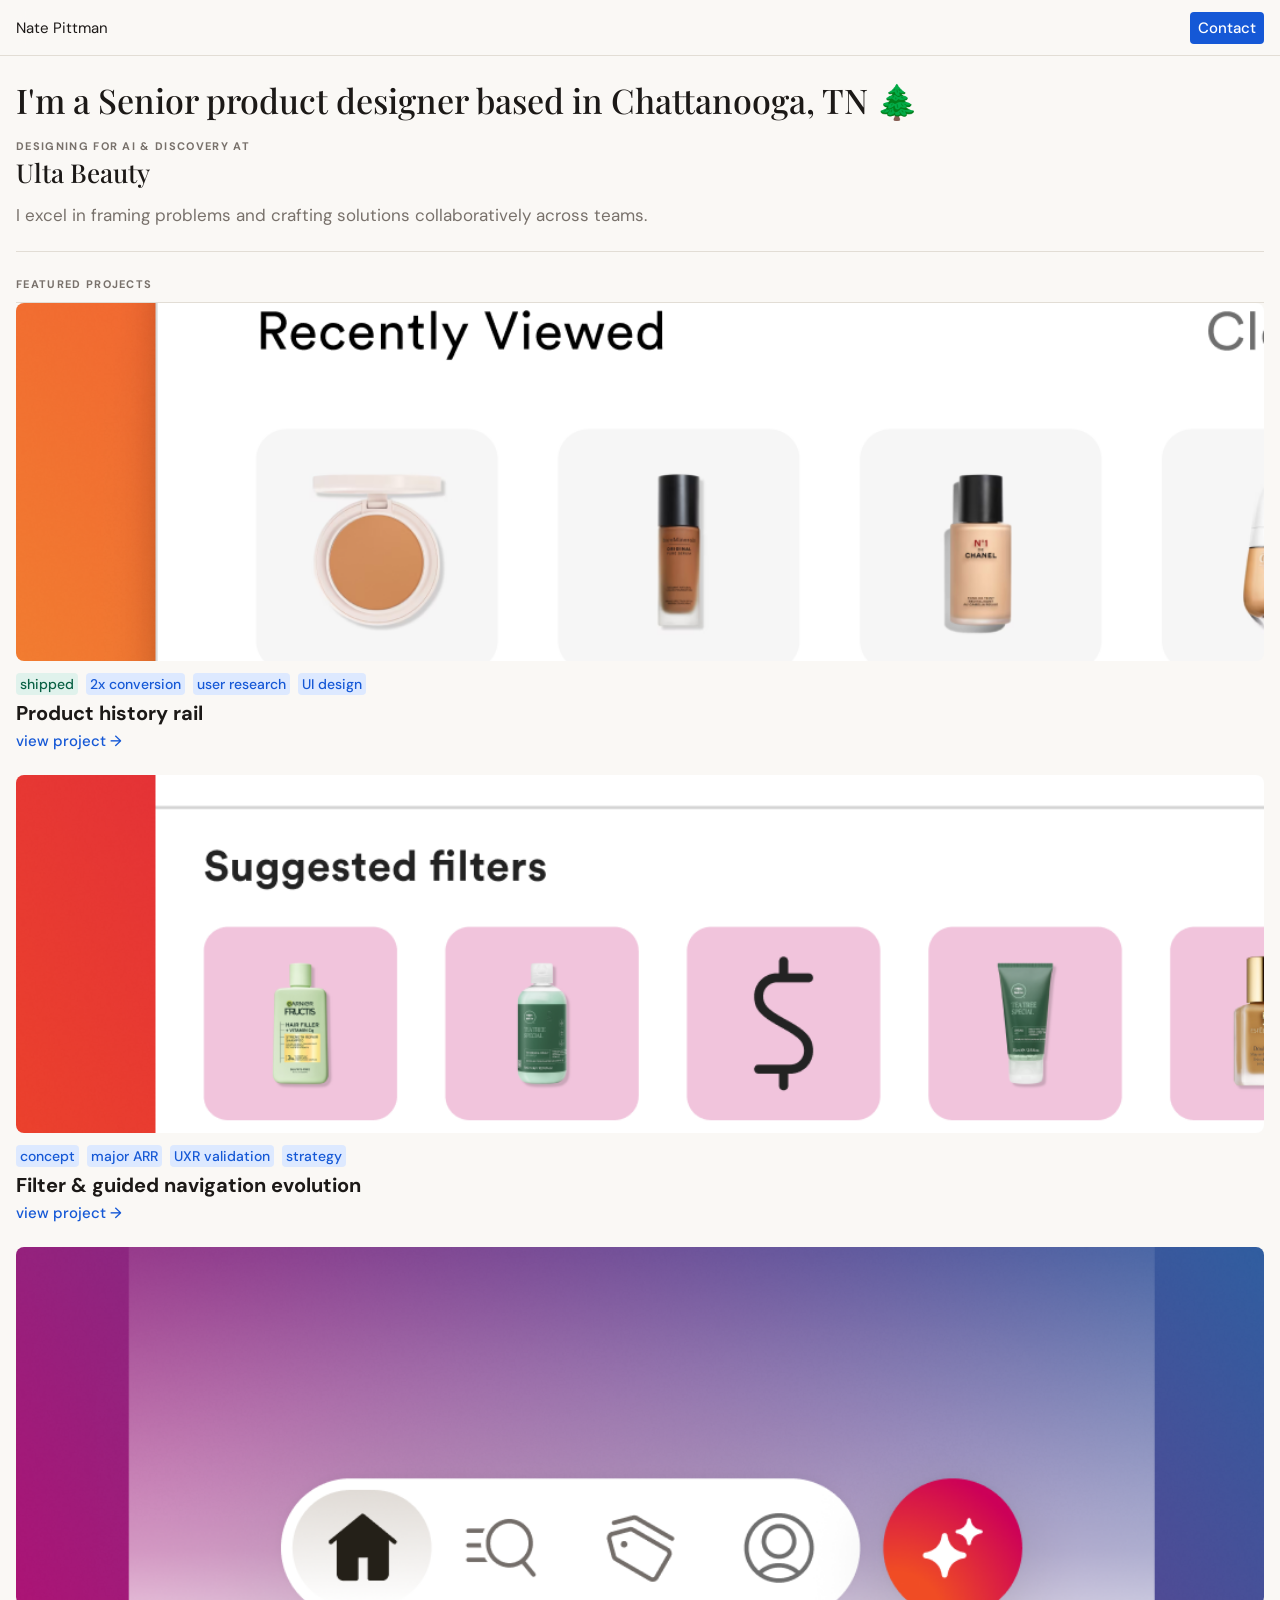
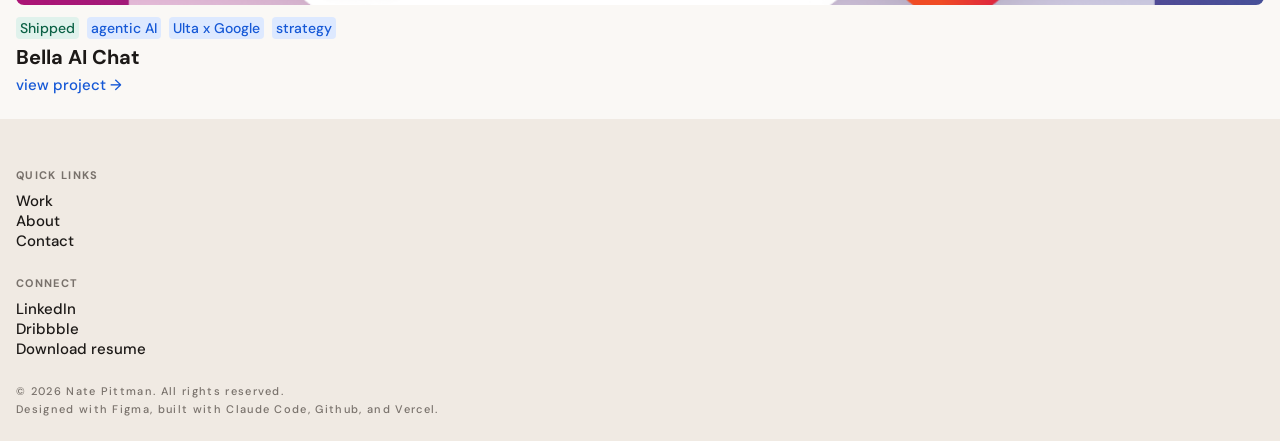
==== index.html @ afb9f7f4 "Update tag copy on all three project cards to match Figma Co-Authored-By: Claude Sonnet 4.6 <noreply" ====
<!DOCTYPE html>
<html lang="en">
<head>
  <meta charset="UTF-8" />
  <meta name="viewport" content="width=device-width, initial-scale=1.0" />
  <title>Nate Pittman — Product Designer</title>
  <link rel="stylesheet" href="css/style.css" />
</head>
<body>

  <!-- Navigation — fixed to top of screen, stays visible while scrolling -->
  <nav class="nav">
    <span class="nav-wordmark">Nate Pittman</span>
    <a href="#contact" class="btn-primary">Contact</a>
  </nav>

  <!-- Main content lives here — padding-top in CSS pushes it below the fixed nav -->
  <main class="main">

    <!-- Hero section — headline, workplace context, bio, and divider -->
    <section class="hero">
      <div class="hero-copy">

        <div class="hero-header">
          <h1 class="hero-heading">I'm a Senior product designer based in Chattanooga, TN 🌲</h1>

          <!-- Workplace context: eyebrow label + Ulta Beauty as a large link -->
          <div class="hero-workplace">
            <p class="grid-eyebrow">Designing for AI &amp; Discovery at</p>
            <a href="https://www.ulta.com" class="hero-company-link" target="_blank" rel="noopener">Ulta Beauty</a>
          </div>
        </div>

        <p class="hero-bio">I excel in framing problems and crafting solutions collaboratively across teams.</p>

      </div>

      <!-- Thin horizontal rule that separates the hero from the project grid -->
      <div class="hero-divider"></div>
    </section>

    <!-- Project grid — featured case studies -->
    <section class="grid-section">
      <p class="grid-eyebrow">Featured Projects</p>

      <div class="project-grid">

        <!-- Card 1: Product browsing history rail -->
        <article class="card-project">
          <div class="card-image">
            <img src="assets/images/thumbnail-project1.png" alt="Product history rail" />
          </div>
          <div class="card-details">
            <div class="tag-rail">
              <span class="tag tag-success">shipped</span>
              <span class="tag tag-accent">2x conversion</span>
              <span class="tag tag-accent">user research</span>
              <span class="tag tag-accent">UI design</span>
            </div>
            <p class="card-title">Product history rail</p>
            <a href="#" class="btn-tertiary">view project →</a>
          </div>
        </article>

        <!-- Card 2: Filter & guided navigation evolution -->
        <article class="card-project">
          <div class="card-image">
            <img src="assets/images/thumbnail-project2.png" alt="Filter and guided navigation evolution" />
          </div>
          <div class="card-details">
            <div class="tag-rail">
              <span class="tag tag-accent">concept</span>
              <span class="tag tag-accent">major ARR</span>
              <span class="tag tag-accent">UXR validation</span>
              <span class="tag tag-accent">strategy</span>
            </div>
            <p class="card-title">Filter &amp; guided navigation evolution</p>
            <a href="#" class="btn-tertiary">view project →</a>
          </div>
        </article>

        <!-- Card 3: Bella AI Chat -->
        <article class="card-project">
          <div class="card-image">
            <img src="assets/images/thumbnail-project3.png" alt="Bella AI Chat" />
          </div>
          <div class="card-details">
            <div class="tag-rail">
              <span class="tag tag-success">Shipped</span>
              <span class="tag tag-accent">agentic AI</span>
              <span class="tag tag-accent">Ulta x Google</span>
              <span class="tag tag-accent">strategy</span>
            </div>
            <p class="card-title">Bella AI Chat</p>
            <a href="#" class="btn-tertiary">view project →</a>
          </div>
        </article>

      </div>
    </section>

    <!-- Footer -->
    <footer class="footer">

      <!-- Quick Links -->
      <div class="footer-section">
        <p class="grid-eyebrow">Quick Links</p>
        <nav class="footer-links">
          <a href="#" class="footer-link">Work</a>
          <a href="#" class="footer-link">About</a>
          <a href="#" class="footer-link">Contact</a>
        </nav>
      </div>

      <!-- Connect / Social -->
      <div class="footer-section">
        <p class="grid-eyebrow">Connect</p>
        <nav class="footer-links">
          <a href="#" class="footer-link">LinkedIn</a>
          <a href="#" class="footer-link">Dribbble</a>
          <a href="#" class="footer-link">Download resume</a>
        </nav>
      </div>

      <!-- Legal -->
      <div class="footer-legal">
        <p>© 2026 Nate Pittman. All rights reserved.</p>
        <p>Designed with Figma, built with Claude Code, Github, and Vercel.</p>
      </div>

    </footer>

  </main>

</body>
</html>
---- css/style.css ----
/* ============================================
   GLOBAL STYLES
   Basic reset and site-wide defaults.
   ============================================ */

@import url('https://fonts.googleapis.com/css2?family=Playfair+Display:wght@500&family=DM+Sans:wght@400;500;700&display=swap');
@import 'tokens.css';

/* --- Reset --- */
*, *::before, *::after {
  box-sizing: border-box;
  margin: 0;
  padding: 0;
}

/* --- Base --- */
html {
  font-size: 16px;
}

body {
  background-color: var(--color-background);
  color: var(--color-text);
  font-family: var(--font-body);
  font-size: var(--text-body);
  font-weight: var(--weight-regular);
  line-height: 1.6;
  -webkit-font-smoothing: antialiased;
}

img {
  display: block;
  max-width: 100%;
}

a {
  color: var(--color-accent);
  text-decoration: none;
}

a:hover {
  text-decoration: underline;
}


/* =====================
   LAYOUT
   ===================== */

/* Pushes all page content below the fixed nav so nothing hides underneath it */
.main {
  padding-top: 56px;
}


/* =====================
   NAVIGATION
   ===================== */

.nav {
  position: fixed;        /* stays at top of screen as you scroll */
  top: 0;
  left: 0;
  right: 0;
  height: 56px;
  display: flex;
  align-items: center;
  justify-content: space-between;
  padding: 10px 16px;
  background-color: rgba(250, 248, 245, 0.80); /* semi-transparent warm off-white — creates the glass base */
  backdrop-filter: blur(12px);               /* blurs content scrolling behind the nav */
  -webkit-backdrop-filter: blur(12px);       /* same blur, required for Safari */
  border-bottom: 1px solid var(--color-border);
  z-index: 100;           /* sits above all other content */
}

/* The "Nate Pittman" name on the left */
.nav-wordmark {
  font-family: var(--font-body);
  font-size: var(--text-body);      /* 15px */
  font-weight: var(--weight-regular);
  line-height: 20px;
  color: var(--color-text);
  white-space: nowrap;
}


/* =====================
   BUTTONS
   ===================== */

/* Filled blue button — used in nav and anywhere else later */
.btn-primary {
  display: inline-flex;
  align-items: center;
  justify-content: center;
  background-color: var(--color-accent);
  color: var(--color-text-inverted);
  font-family: var(--font-body);
  font-size: var(--text-button);    /* 15px */
  font-weight: var(--weight-medium);
  line-height: 20px;
  padding: 6px 8px;
  border-radius: 4px;
  text-decoration: none;
  white-space: nowrap;
}

.btn-primary:hover {
  opacity: 0.88;
  text-decoration: none;
}

/* Text link button — "view project →" */
.btn-tertiary {
  display: inline-flex;
  align-items: center;
  width: fit-content;               /* hugs the text, doesn't stretch full width */
  font-family: var(--font-body);
  font-size: var(--text-button);    /* 15px */
  font-weight: var(--weight-medium);
  line-height: 20px;
  color: var(--color-accent);
  text-decoration: none;
  white-space: nowrap;
}

.btn-tertiary:hover {
  background-color: var(--color-accent);
  color: var(--color-text-inverted);
  border-radius: 2px;
  text-decoration: none;
}


/* =====================
   TAGS
   ===================== */

/* Base tag style — reused in hero and project cards */
.tag {
  display: inline-flex;
  align-items: center;
  width: fit-content;               /* hugs the text — prevents stretching in flex containers */
  padding: 3px 4px;
  border-radius: 4px;
  font-family: var(--font-body);
  font-size: var(--text-tag);       /* 12px */
  font-weight: var(--weight-medium);
  line-height: 16px;
  white-space: nowrap;
}

.tag-success {
  background-color: var(--color-success-light);
  color: var(--color-success);
}

.tag-accent {
  background-color: var(--color-accent-light);
  color: var(--color-accent);
}


/* =====================
   HERO
   ===================== */

.hero {
  display: flex;
  flex-direction: column;
  gap: 24px;
  padding: 24px 16px 0;
}

.hero-copy {
  display: flex;
  flex-direction: column;
  gap: 16px;
}

/* Groups the H1 and the workplace element, with gap between them */
.hero-header {
  display: flex;
  flex-direction: column;
  gap: 18px;
}

/* Main headline */
.hero-heading {
  font-family: var(--font-display);
  font-size: var(--text-h1);        /* 34px */
  font-weight: var(--weight-medium);
  line-height: 40px;
  color: var(--color-text);
}

/* Groups the green tag + Ulta Beauty link */
.hero-workplace {
  display: flex;
  flex-direction: column;
  gap: 4px;
}

/* "Ulta Beauty" — large Playfair link, same hover pattern as before */
.hero-company-link {
  display: block;
  width: fit-content;               /* hugs text so hover bg doesn't stretch full width */
  font-family: var(--font-display);
  font-size: var(--text-h2);        /* 26px */
  font-weight: var(--weight-medium);
  line-height: 30px;
  color: var(--color-text);
  text-decoration: none;
}

.hero-company-link:hover {
  background-color: var(--color-accent);
  color: var(--color-text-inverted);
  border-radius: 2px;
  text-decoration: none;
}

/* Subtitle / bio text */
.hero-bio {
  font-family: var(--font-body);
  font-size: var(--text-body-lg);   /* 17px */
  font-weight: var(--weight-regular);
  line-height: 23px;
  color: var(--color-text-muted);
}

/* =====================
   FOOTER
   ===================== */

.footer {
  display: flex;
  flex-direction: column;
  gap: 24px;
  padding: 48px 16px 24px;          /* extra top padding gives it breathing room from the grid */
  background-color: var(--color-sheet);
}

/* Each labelled group (Quick Links, Connect) */
.footer-section {
  display: flex;
  flex-direction: column;
  gap: 4px;
}

/* The list of links inside each section */
.footer-links {
  display: flex;
  flex-direction: column;
  padding-top: 4px;
}

/* Individual footer link — dark text, not accent blue */
.footer-link {
  display: inline-flex;
  width: fit-content;
  font-family: var(--font-body);
  font-size: var(--text-button);    /* 15px */
  font-weight: var(--weight-medium);
  line-height: 20px;
  color: var(--color-text);
  text-decoration: none;
}

.footer-link:hover {
  background-color: var(--color-accent);
  color: var(--color-text-inverted);
  border-radius: 2px;
  text-decoration: none;
}

/* Copyright and credits */
.footer-legal {
  display: flex;
  flex-direction: column;
  gap: 2px;
  font-family: var(--font-body);
  font-size: var(--text-eyebrow);   /* 11px */
  font-weight: var(--weight-medium);
  line-height: 16px;
  letter-spacing: var(--tracking-eyebrow);
  color: var(--color-text-muted);
}


/* Thin line separating hero from the project grid */
.hero-divider {
  height: 1px;
  background-color: var(--color-border);
  width: 100%;
}


/* =====================
   PROJECT GRID
   ===================== */

.grid-section {
  display: flex;
  flex-direction: column;
  gap: 10px;
  padding: 24px 16px;
}

/* Eyebrow label — used in hero workplace and project grid */
.grid-eyebrow {
  font-family: var(--font-body);
  font-size: var(--text-eyebrow);   /* 11px */
  font-weight: var(--weight-bold);
  line-height: 16px;
  letter-spacing: var(--tracking-eyebrow);
  color: var(--color-text-muted);
  text-transform: uppercase;
}

/* Card list — separated from eyebrow by a top border line */
.project-grid {
  display: flex;
  flex-direction: column;
  gap: 24px;
  border-top: 1px solid var(--color-border);
}

/* Individual project card */
.card-project {
  display: flex;
  flex-direction: column;
  gap: 12px;
}

/* Thumbnail image — fixed height, fills full width */
.card-image {
  height: 358px;
  width: 100%;
  overflow: hidden;
  border-radius: 8px;
}

.card-image img {
  width: 100%;
  height: 100%;
  object-fit: cover;
}

/* Text content below the image */
.card-details {
  display: flex;
  flex-direction: column;
  gap: 6px;
}

/* Horizontal row of tags — wraps to second line if needed */
.tag-rail {
  display: flex;
  flex-wrap: wrap;
  gap: 8px;
}

/* Project title */
.card-title {
  font-family: var(--font-body);
  font-size: var(--text-h3);        /* 20px */
  font-weight: var(--weight-bold);
  line-height: 24px;
  color: var(--color-text);
}
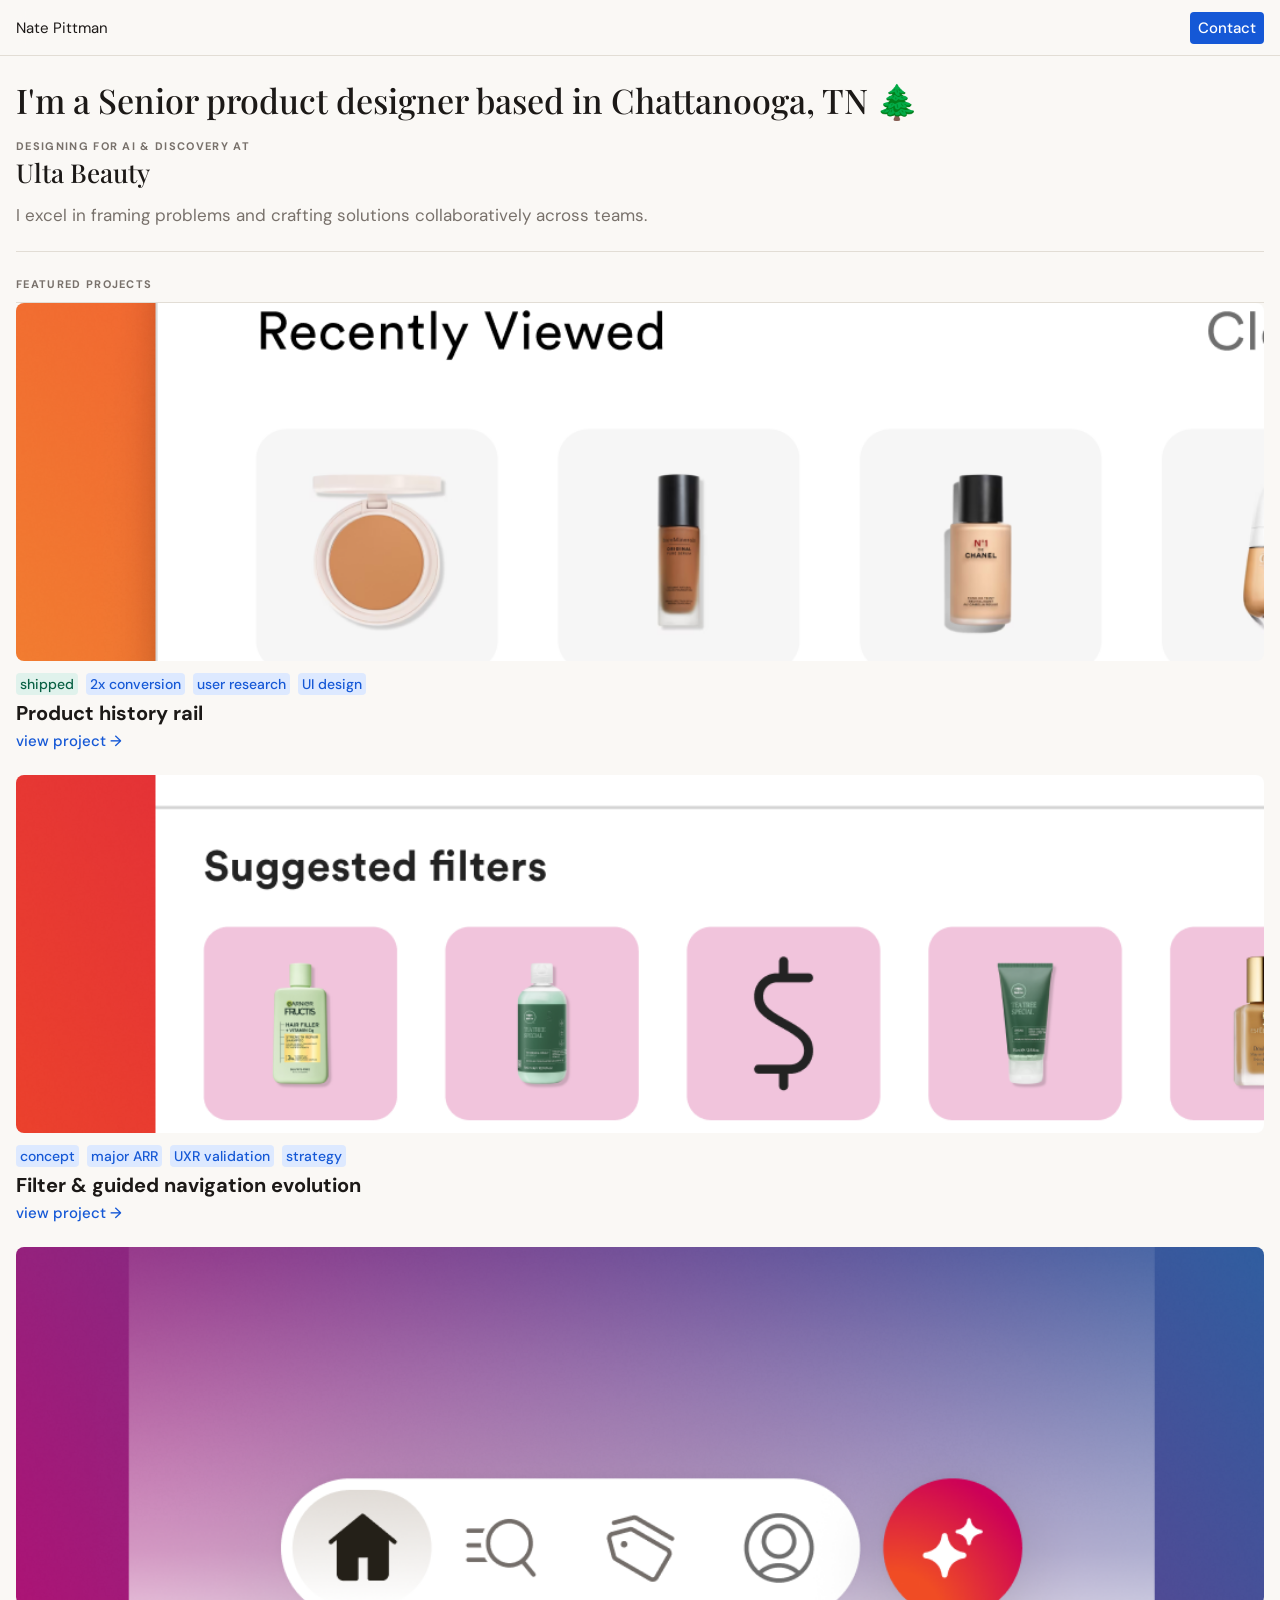
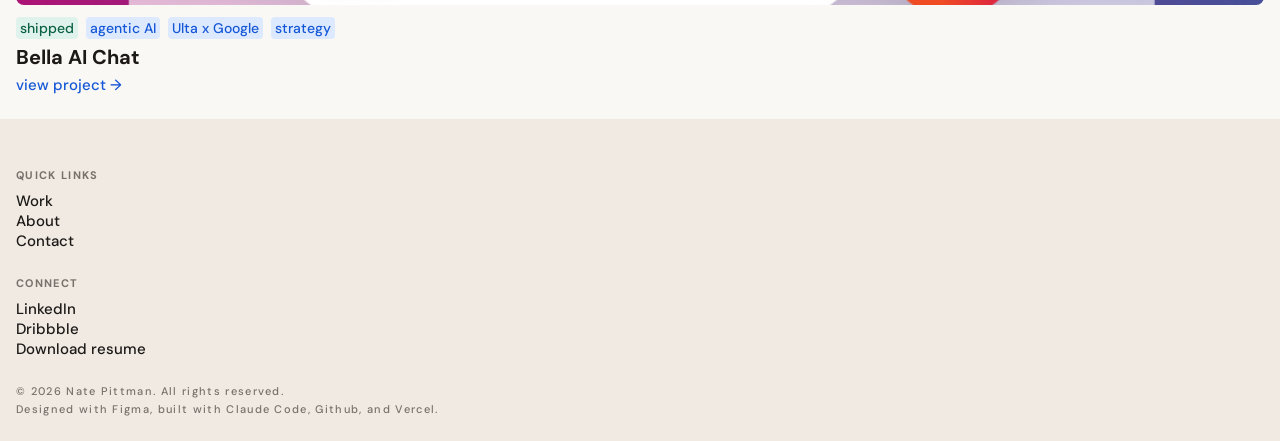
==== commit 76455ce9: "Lowercase "shipped" tag on project 3 Co-Authored-By: Claude Sonnet 4.6 <noreply@anthropic.com>" ====
--- a/index.html
+++ b/index.html
@@ -86,7 +86,7 @@
           </div>
           <div class="card-details">
             <div class="tag-rail">
-              <span class="tag tag-success">Shipped</span>
+              <span class="tag tag-success">shipped</span>
               <span class="tag tag-accent">agentic AI</span>
               <span class="tag tag-accent">Ulta x Google</span>
               <span class="tag tag-accent">strategy</span>
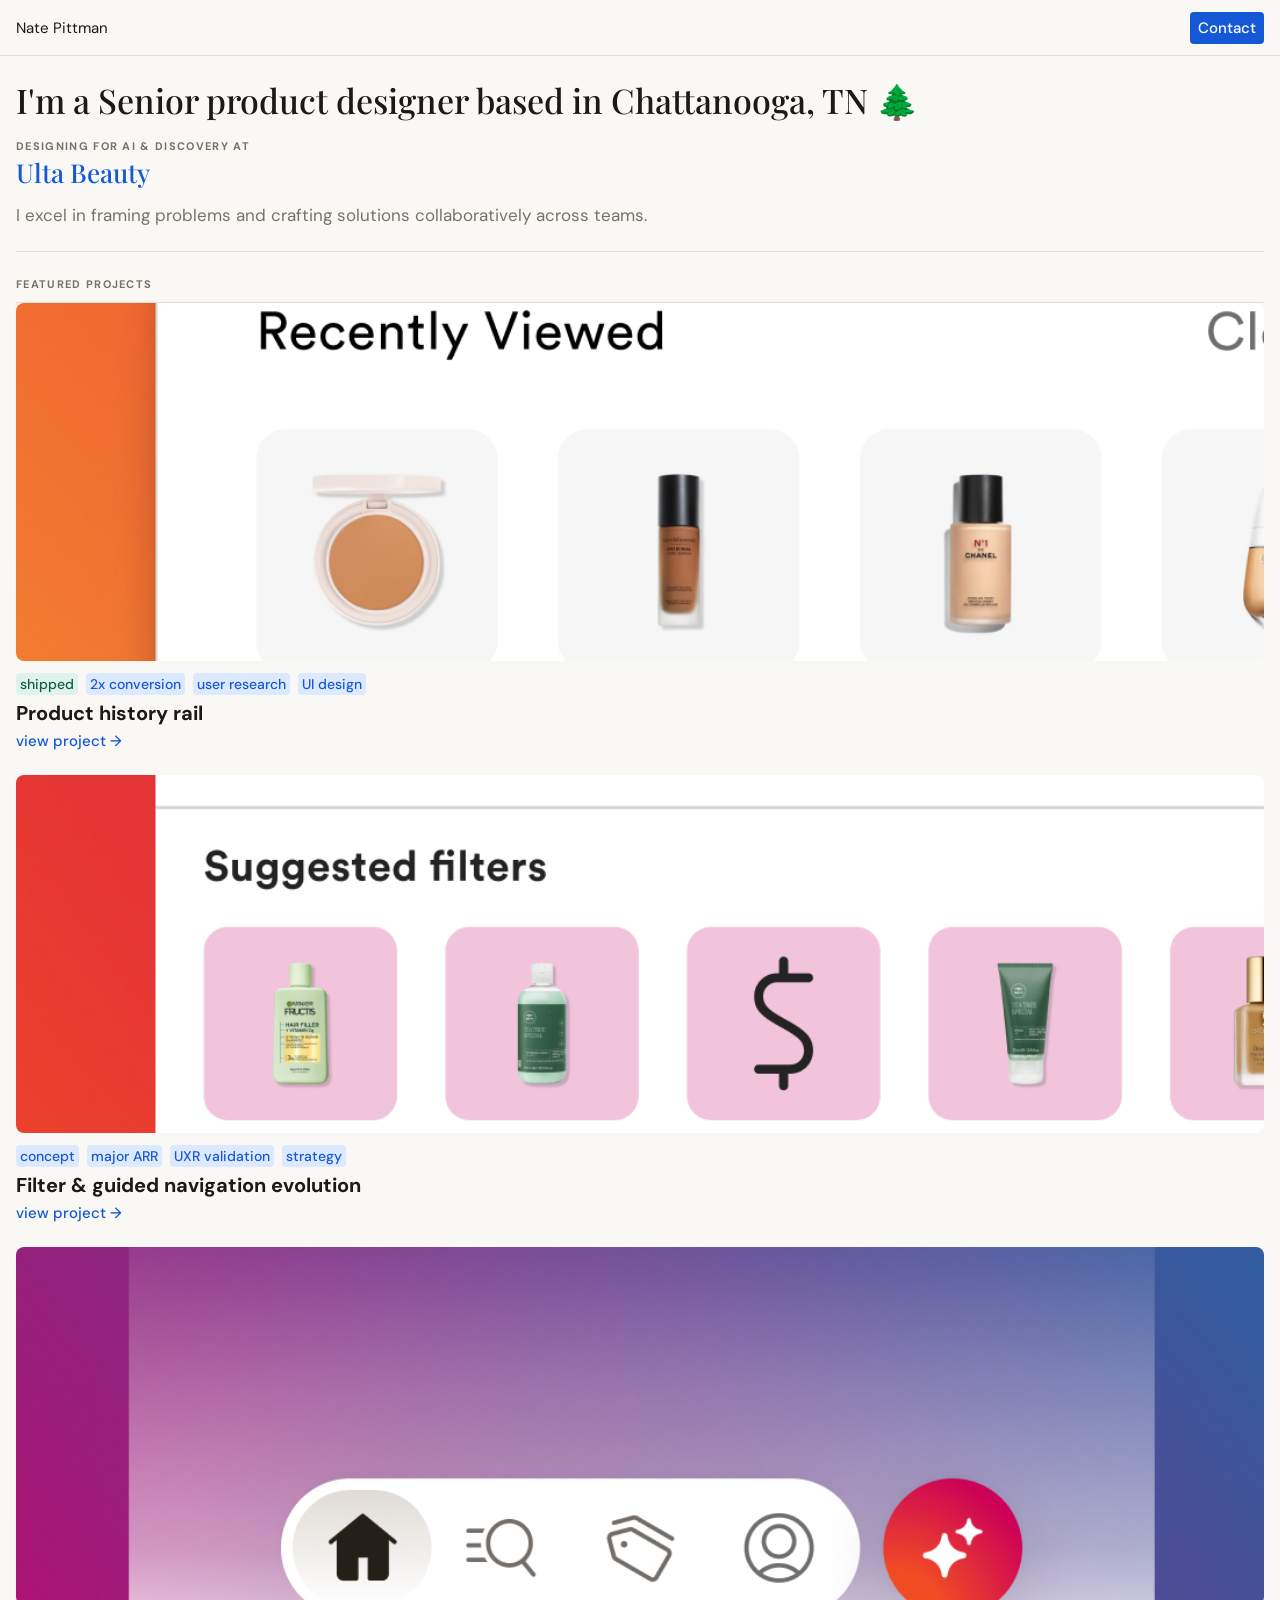
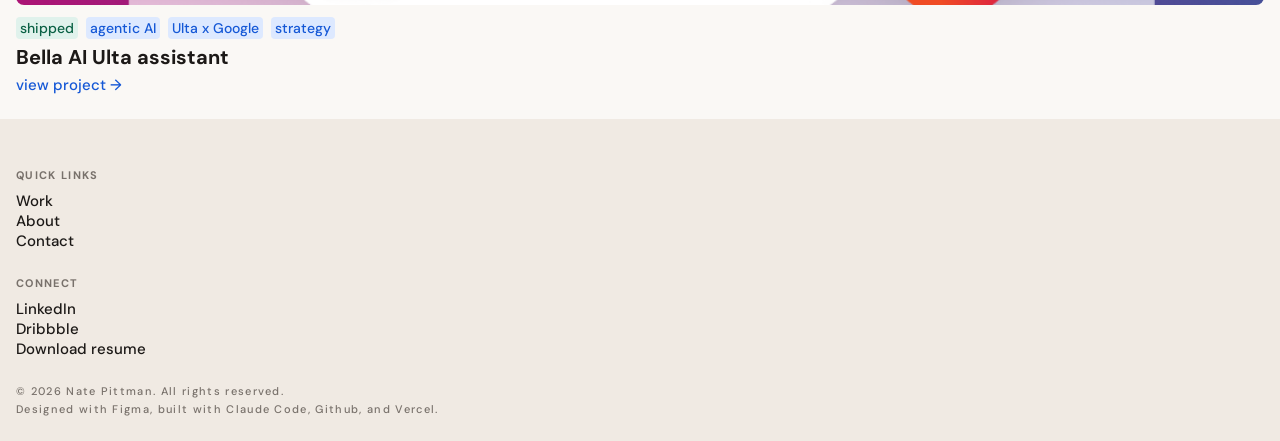
==== commit 5a6d9f2b: "Update card 3 title and Ulta Beauty link color - Rename "Bella AI Chat" to "Bella AI Ulta assistant"" ====
--- a/index.html
+++ b/index.html
@@ -91,7 +91,7 @@
               <span class="tag tag-accent">Ulta x Google</span>
               <span class="tag tag-accent">strategy</span>
             </div>
-            <p class="card-title">Bella AI Chat</p>
+            <p class="card-title">Bella AI Ulta assistant</p>
             <a href="#" class="btn-tertiary">view project →</a>
           </div>
         </article>
--- a/css/style.css
+++ b/css/style.css
@@ -38,8 +38,10 @@
   text-decoration: none;
 }
 
-a:hover {
-  text-decoration: underline;
+@media (hover: hover) {
+  a:hover {
+    text-decoration: underline;
+  }
 }
 
 
@@ -106,9 +108,11 @@
   white-space: nowrap;
 }
 
-.btn-primary:hover {
-  opacity: 0.88;
-  text-decoration: none;
+@media (hover: hover) {
+  .btn-primary:hover {
+    opacity: 0.88;
+    text-decoration: none;
+  }
 }
 
 /* Text link button — "view project →" */
@@ -125,11 +129,13 @@
   white-space: nowrap;
 }
 
-.btn-tertiary:hover {
-  background-color: var(--color-accent);
-  color: var(--color-text-inverted);
-  border-radius: 2px;
-  text-decoration: none;
+@media (hover: hover) {
+  .btn-tertiary:hover {
+    background-color: var(--color-accent);
+    color: var(--color-text-inverted);
+    border-radius: 2px;
+    text-decoration: none;
+  }
 }
 
 
@@ -210,15 +216,17 @@
   font-size: var(--text-h2);        /* 26px */
   font-weight: var(--weight-medium);
   line-height: 30px;
-  color: var(--color-text);
-  text-decoration: none;
-}
-
-.hero-company-link:hover {
-  background-color: var(--color-accent);
-  color: var(--color-text-inverted);
-  border-radius: 2px;
-  text-decoration: none;
+  color: var(--color-accent);
+  text-decoration: none;
+}
+
+@media (hover: hover) {
+  .hero-company-link:hover {
+    background-color: var(--color-accent);
+    color: var(--color-text-inverted);
+    border-radius: 2px;
+    text-decoration: none;
+  }
 }
 
 /* Subtitle / bio text */
@@ -268,11 +276,13 @@
   text-decoration: none;
 }
 
-.footer-link:hover {
-  background-color: var(--color-accent);
-  color: var(--color-text-inverted);
-  border-radius: 2px;
-  text-decoration: none;
+@media (hover: hover) {
+  .footer-link:hover {
+    background-color: var(--color-accent);
+    color: var(--color-text-inverted);
+    border-radius: 2px;
+    text-decoration: none;
+  }
 }
 
 /* Copyright and credits */
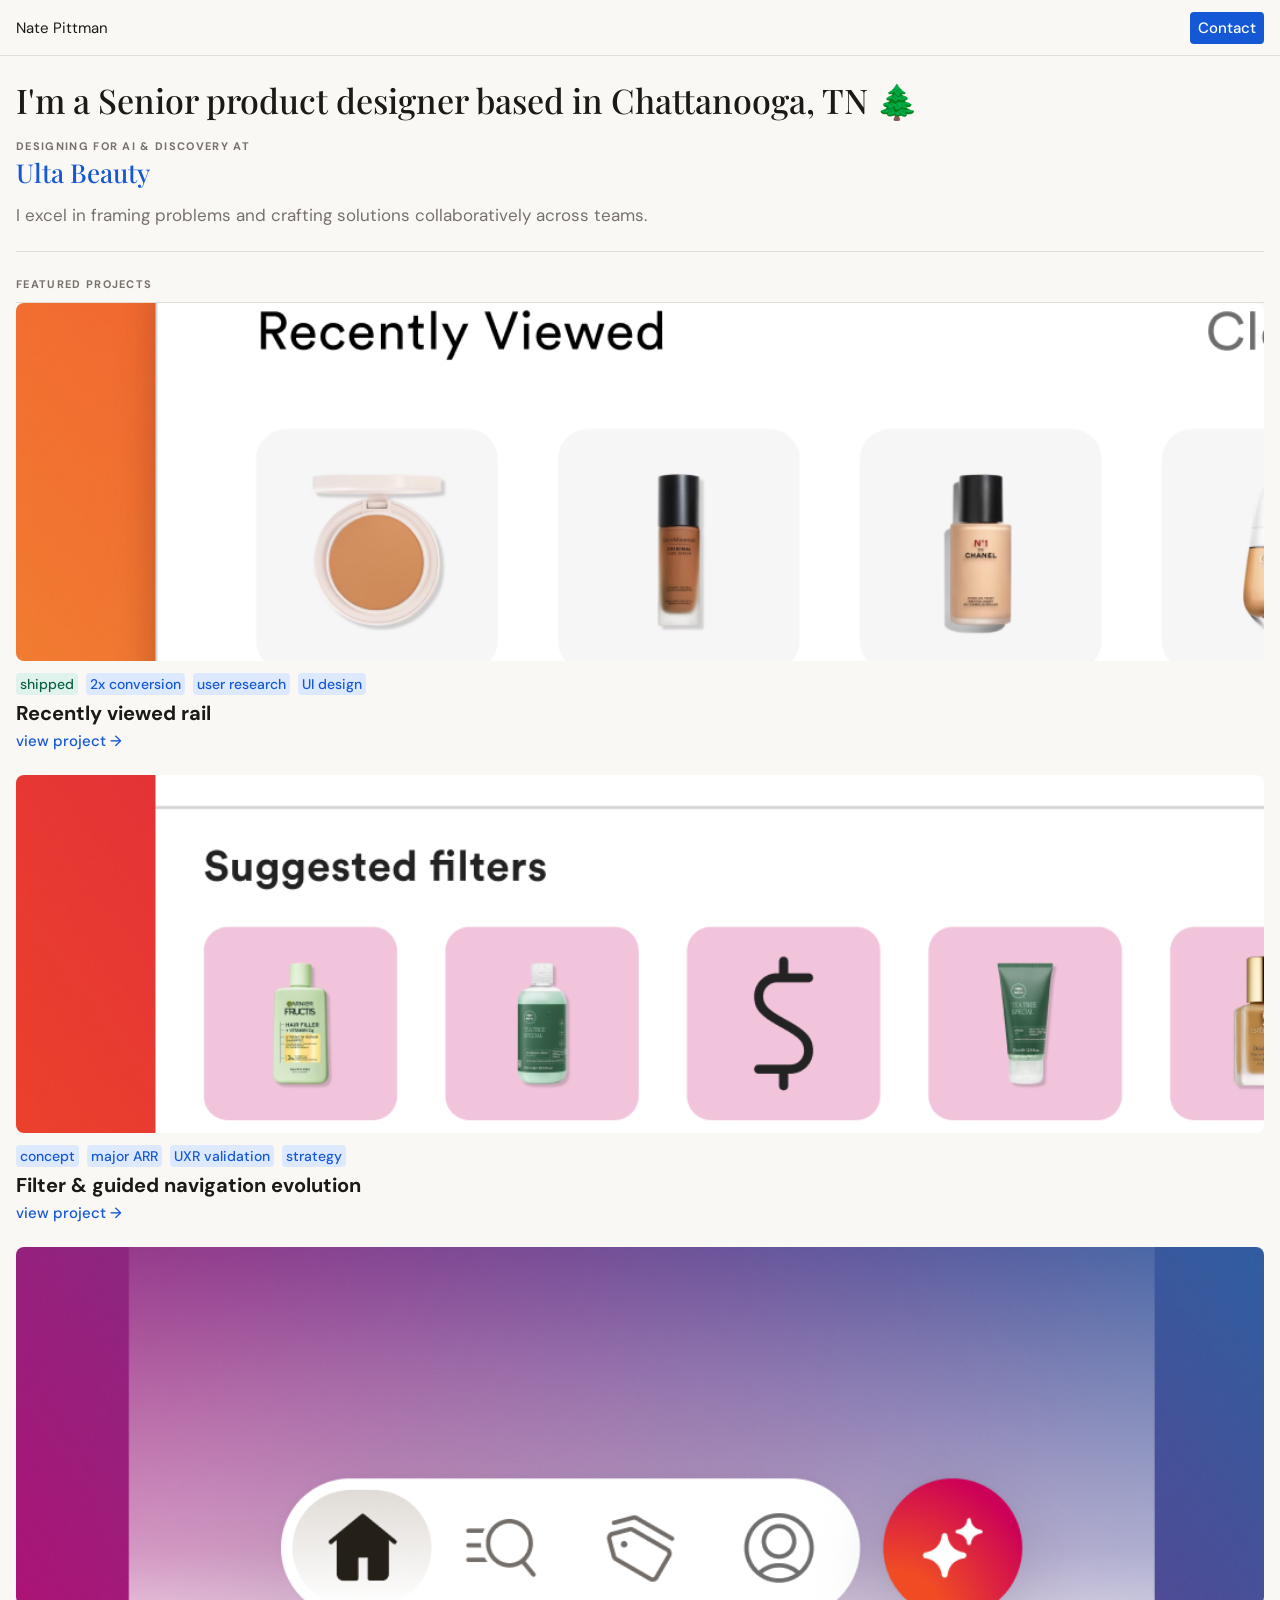
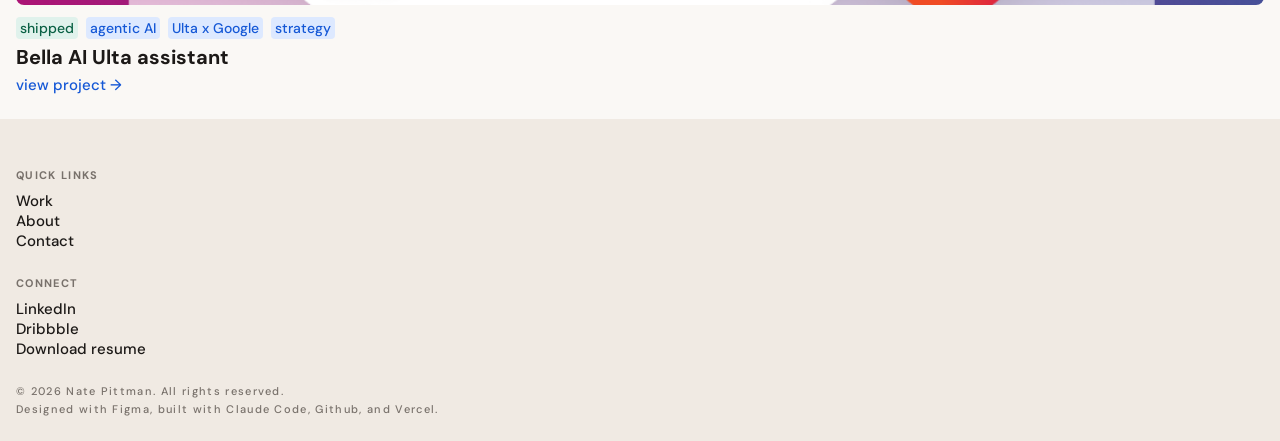
==== commit 9f80c8ce: "Rename card 1 title to "Recently viewed rail" Co-Authored-By: Claude Sonnet 4.6 <noreply@anthropic.c" ====
--- a/index.html
+++ b/index.html
@@ -57,7 +57,7 @@
               <span class="tag tag-accent">user research</span>
               <span class="tag tag-accent">UI design</span>
             </div>
-            <p class="card-title">Product history rail</p>
+            <p class="card-title">Recently viewed rail</p>
             <a href="#" class="btn-tertiary">view project →</a>
           </div>
         </article>
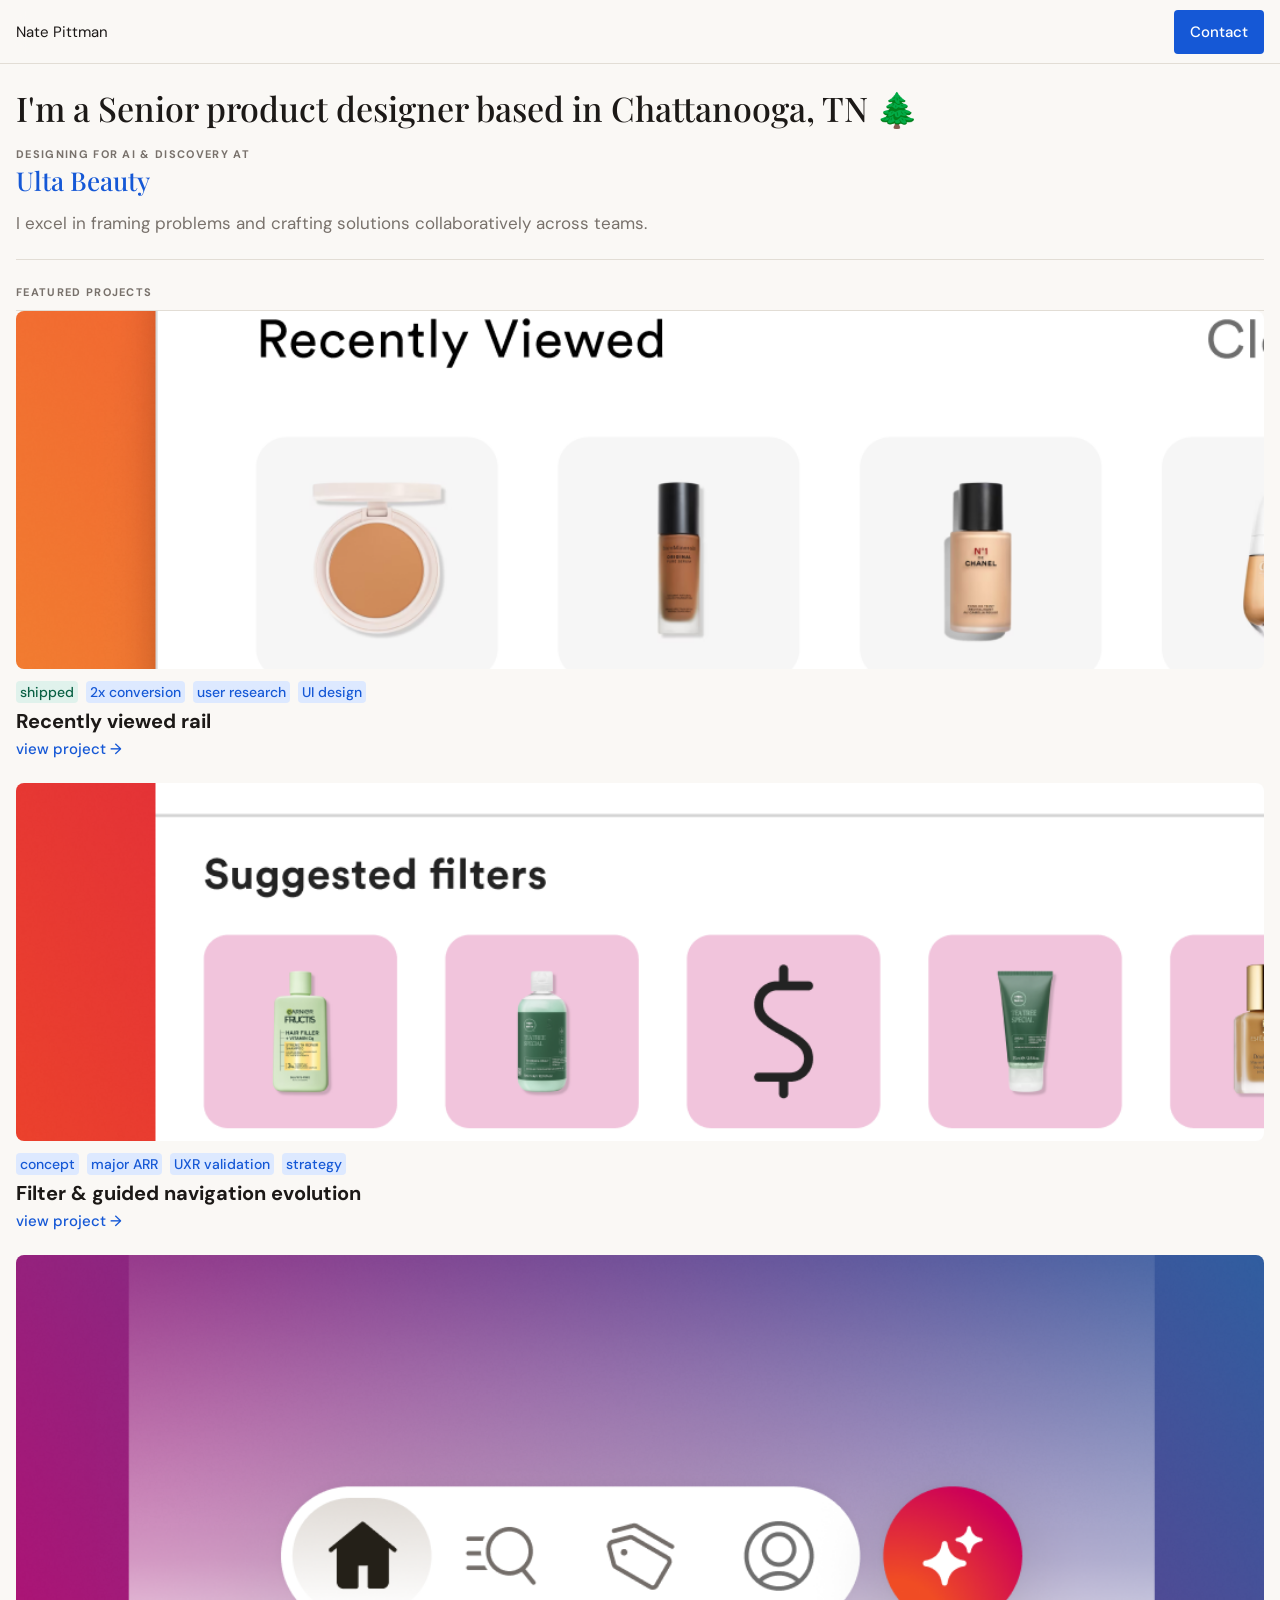
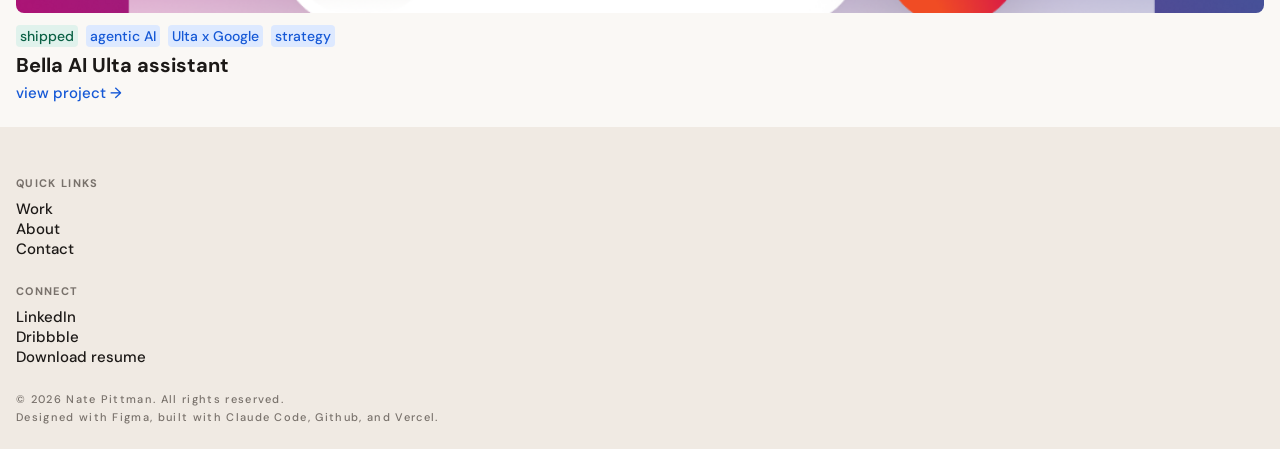
==== commit 52f46c31: "Add case study 1 page and supporting styles - New case-study-1.html with all sections: header, hero," ====
--- a/index.html
+++ b/index.html
@@ -58,7 +58,7 @@
               <span class="tag tag-accent">UI design</span>
             </div>
             <p class="card-title">Recently viewed rail</p>
-            <a href="#" class="btn-tertiary">view project →</a>
+            <a href="case-study-1.html" class="btn-tertiary">view project →</a>
           </div>
         </article>
 
--- a/css/style.css
+++ b/css/style.css
@@ -51,7 +51,7 @@
 
 /* Pushes all page content below the fixed nav so nothing hides underneath it */
 .main {
-  padding-top: 56px;
+  padding-top: 64px;
 }
 
 
@@ -64,7 +64,7 @@
   top: 0;
   left: 0;
   right: 0;
-  height: 56px;
+  height: 64px;
   display: flex;
   align-items: center;
   justify-content: space-between;
@@ -102,7 +102,7 @@
   font-size: var(--text-button);    /* 15px */
   font-weight: var(--weight-medium);
   line-height: 20px;
-  padding: 6px 8px;
+  padding: 12px 16px;
   border-radius: 4px;
   text-decoration: none;
   white-space: nowrap;
@@ -167,6 +167,11 @@
   color: var(--color-accent);
 }
 
+.tag-tertiary {
+  background-color: var(--color-card);
+  color: var(--color-text-muted);
+}
+
 
 /* =====================
    HERO
@@ -380,3 +385,219 @@
   line-height: 24px;
   color: var(--color-text);
 }
+
+
+/* =====================
+   CASE STUDY — SHARED
+   Styles for all case study pages.
+   ===================== */
+
+/* Prevent underline when nav-wordmark is used as a back-link on case study pages */
+@media (hover: hover) {
+  a.nav-wordmark:hover {
+    text-decoration: none;
+  }
+}
+
+/* Thin 1px horizontal rule — separates problem section blocks */
+.section-divider {
+  height: 1px;
+  background-color: var(--color-border);
+  width: 100%;
+}
+
+/* Page title area — sits just below the fixed nav */
+.cs-header {
+  padding: 8px 16px;
+}
+
+.cs-title {
+  font-family: var(--font-display);
+  font-size: var(--text-h1);         /* 34px */
+  font-weight: var(--weight-medium);
+  line-height: 40px;
+  color: var(--color-text);
+}
+
+/* Hero image — 16px padding gives it breathing room from the edges */
+.cs-hero {
+  padding: 16px;
+}
+
+/* Overview bar — stacked white meta cards */
+.cs-overview {
+  display: flex;
+  flex-direction: column;
+  gap: 12px;
+  padding: 16px;
+}
+
+/* Each white card in the overview bar */
+.meta-card {
+  background-color: var(--color-card);
+  display: flex;
+  gap: 16px;
+  padding: 12px;
+  border-radius: 8px;
+}
+
+/* Each column inside a meta card (e.g. Role / Team) */
+.meta-cell {
+  flex: 1;                /* both columns share space equally */
+  display: flex;
+  flex-direction: column;
+  gap: 2px;
+  min-width: 0;           /* prevents long text from overflowing the flex container */
+}
+
+/* The value text below the eyebrow label */
+.meta-value {
+  font-family: var(--font-body);
+  font-size: var(--text-body);       /* 15px */
+  font-weight: var(--weight-regular);
+  line-height: 20px;
+  color: var(--color-text);
+}
+
+/* Generic section wrapper — used for problem and solution */
+.cs-section {
+  display: flex;
+  flex-direction: column;
+  gap: 24px;
+  padding: 24px 16px;
+}
+
+/* Eyebrow label + H2 stacked together */
+.cs-section-header {
+  display: flex;
+  flex-direction: column;
+  gap: 8px;
+}
+
+/* H2 — problem and solution statements (Playfair) */
+.cs-section-title {
+  font-family: var(--font-display);
+  font-size: var(--text-h2);         /* 26px */
+  font-weight: var(--weight-medium);
+  line-height: 28px;
+  color: var(--color-text);
+}
+
+/* H3 — Goal, Context, and other subsection labels (DM Sans Bold) */
+.cs-subsection-title {
+  font-family: var(--font-body);
+  font-size: var(--text-h3);         /* 20px */
+  font-weight: var(--weight-bold);
+  line-height: 24px;
+  color: var(--color-text);
+}
+
+/* H3 + body copy grouped */
+.cs-text-block {
+  display: flex;
+  flex-direction: column;
+  gap: 8px;
+}
+
+/* Body copy in muted color — used under H3s and in solution subtext */
+.cs-body-muted {
+  font-family: var(--font-body);
+  font-size: var(--text-body);       /* 15px */
+  font-weight: var(--weight-regular);
+  line-height: 20px;
+  color: var(--color-text-muted);
+}
+
+/* Image + caption stacked together */
+.cs-image-caption {
+  display: flex;
+  flex-direction: column;
+  gap: 8px;
+}
+
+/* Full-width 16:9 image — fills the content area */
+.cs-image-full {
+  width: 100%;
+  aspect-ratio: 16 / 9;
+  object-fit: cover;
+  display: block;
+}
+
+/* Sheet-colored caption box below images */
+.cs-caption {
+  background-color: var(--color-sheet);
+  padding: 12px;
+  border-radius: 6px;
+  font-family: var(--font-body);
+  font-size: var(--text-caption);    /* 13px */
+  font-weight: var(--weight-regular);
+  line-height: 20px;
+  color: var(--color-text);
+}
+
+/* Space between paragraphs inside a multi-line caption */
+.cs-caption p + p {
+  margin-top: 8px;
+}
+
+/* Two portrait images side by side */
+.cs-two-up {
+  display: flex;
+  justify-content: space-between;
+}
+
+.cs-two-up img {
+  width: 175px;
+  aspect-ratio: 4 / 5;
+  object-fit: cover;
+  display: block;
+}
+
+/* CTA block — centered call to action at the bottom of the case study */
+.cs-cta {
+  display: flex;
+  flex-direction: column;
+  align-items: center;
+  gap: 16px;
+  padding: 16px 0;
+}
+
+.cs-cta-heading {
+  font-family: var(--font-body);
+  font-size: var(--text-h3);         /* 20px */
+  font-weight: var(--weight-bold);
+  line-height: 24px;
+  color: var(--color-text);
+  text-align: center;
+}
+
+/* Centered, wrapping row of tags */
+.cs-cta-tags {
+  display: flex;
+  flex-wrap: wrap;
+  gap: 8px;
+  justify-content: center;
+}
+
+/* Full-width blue CTA button */
+.btn-reach-out {
+  display: block;
+  width: 100%;
+  background-color: var(--color-accent);
+  color: var(--color-text-inverted);
+  font-family: var(--font-body);
+  font-size: var(--text-button);     /* 15px */
+  font-weight: var(--weight-medium);
+  line-height: 20px;
+  padding: 12px 16px;
+  border-radius: 4px;
+  text-decoration: none;
+  text-align: center;
+}
+
+@media (hover: hover) {
+  .btn-reach-out:hover {
+    opacity: 0.88;
+    text-decoration: none;
+  }
+}
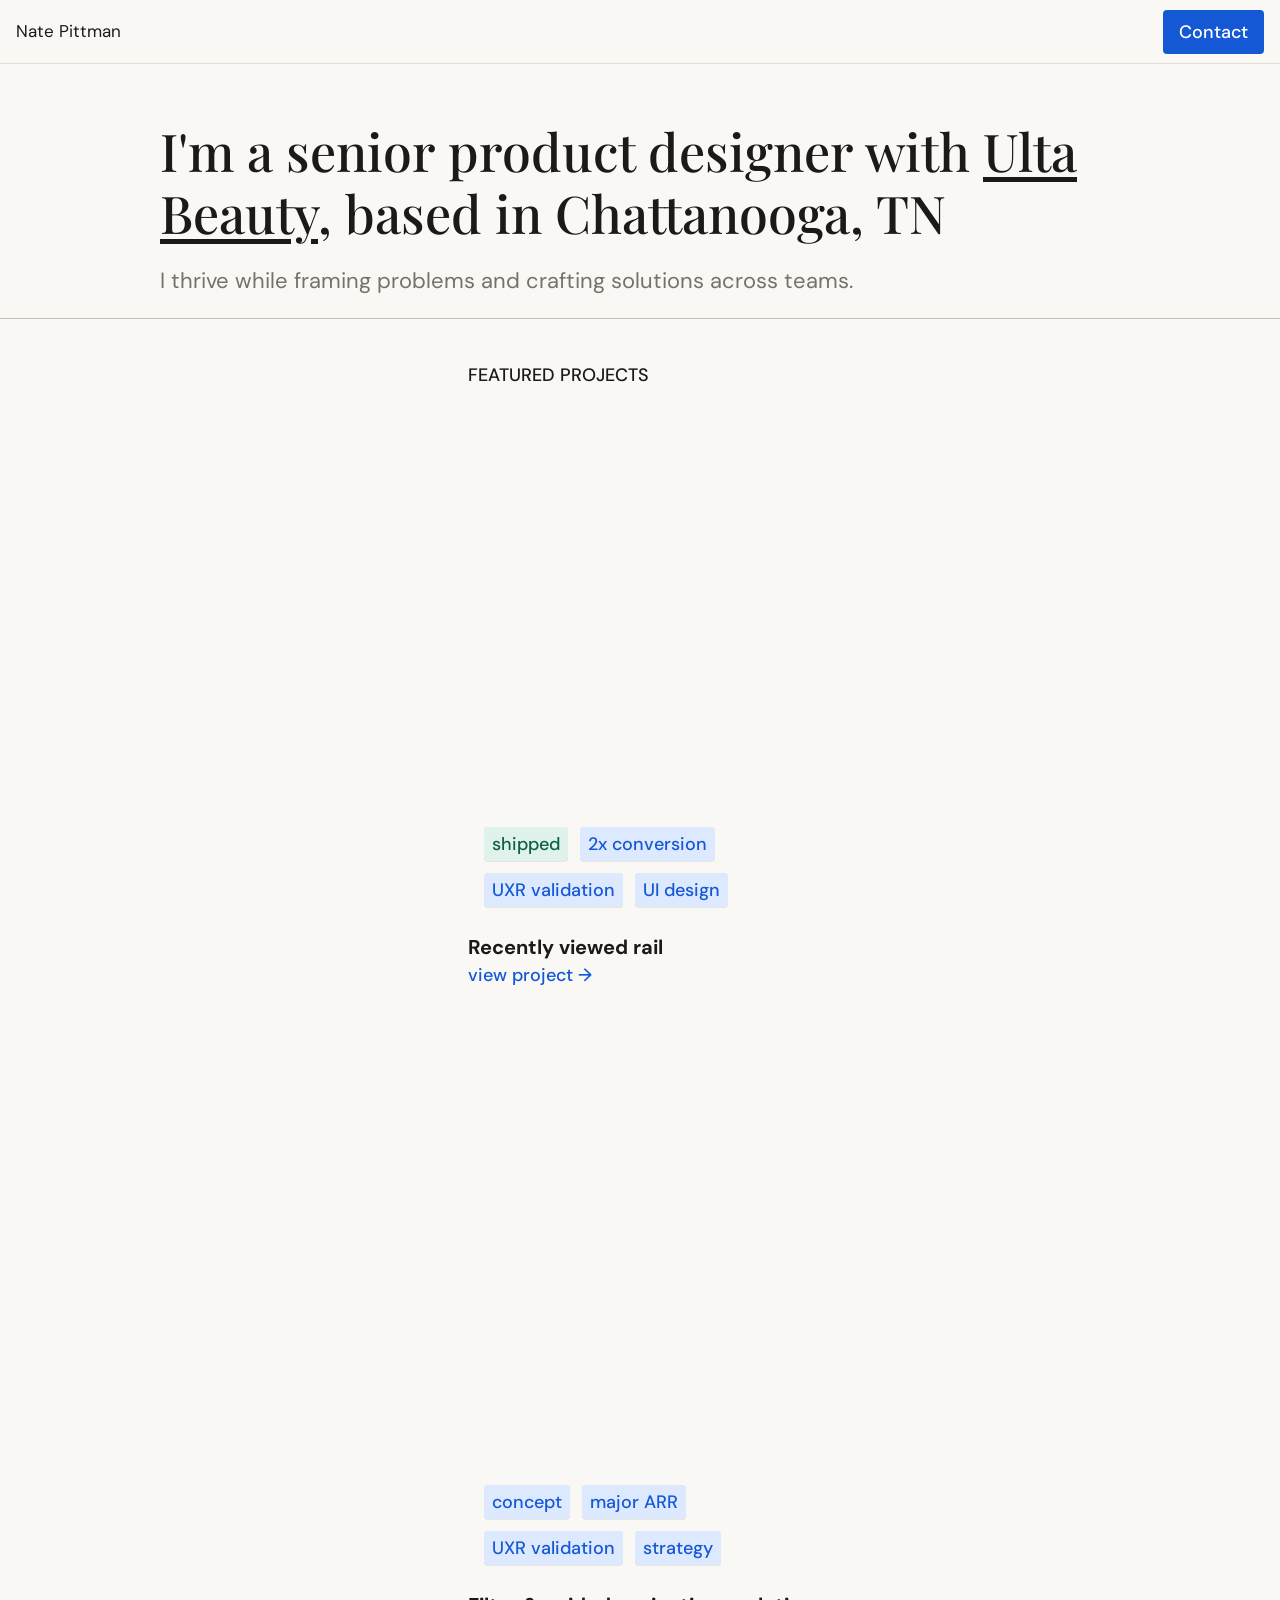
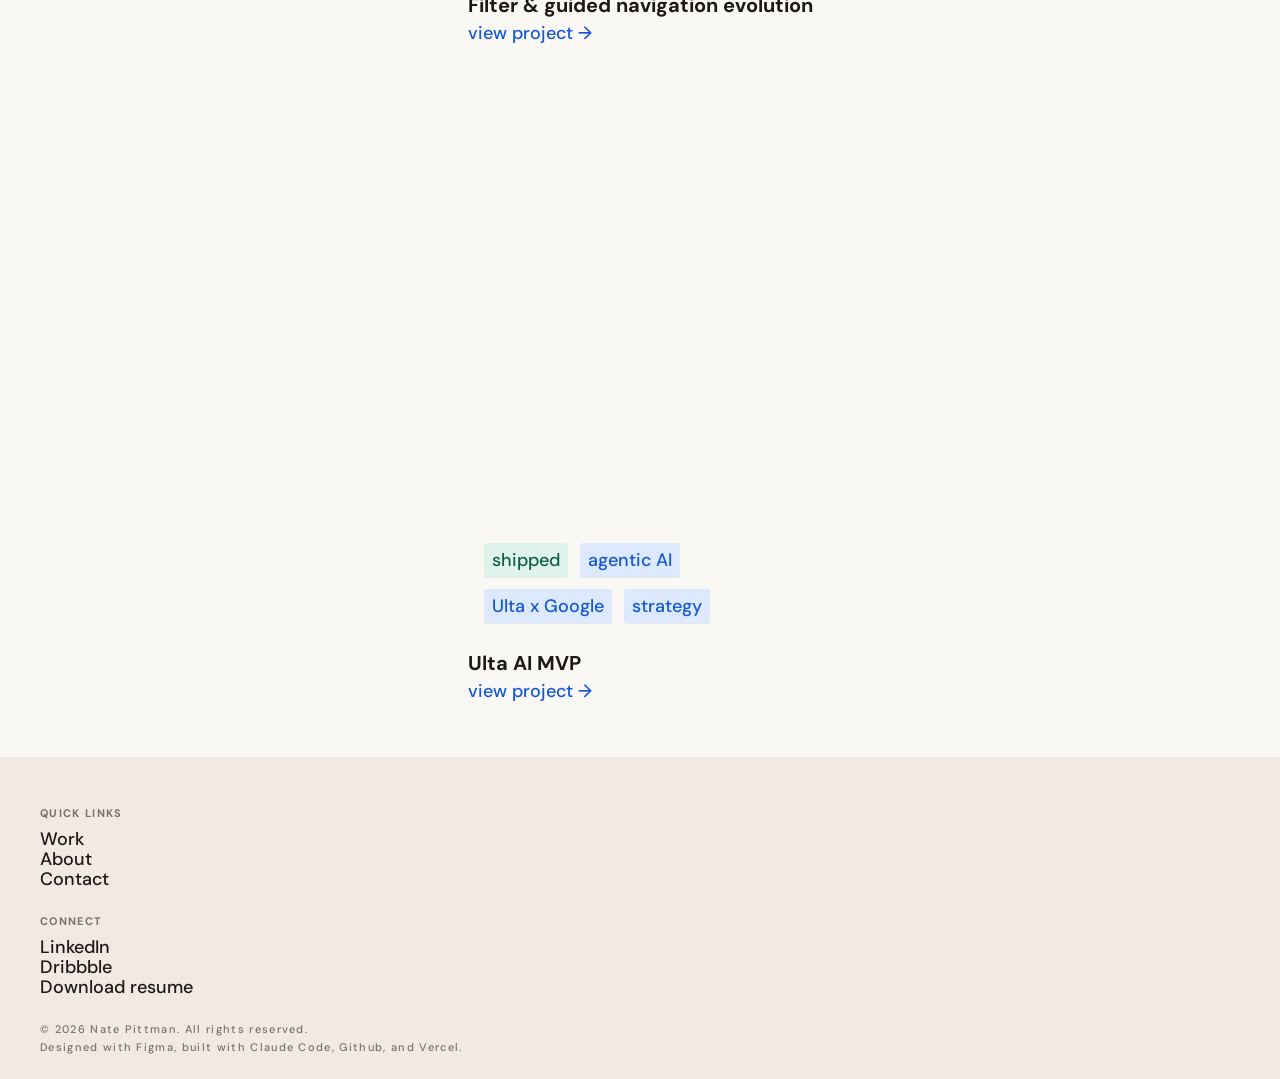
==== commit dcd0a46e: "Add desktop breakpoint and update homepage design - New 768px breakpoint with 960px max-width center" ====
--- a/index.html
+++ b/index.html
@@ -10,92 +10,109 @@
 
   <!-- Navigation — fixed to top of screen, stays visible while scrolling -->
   <nav class="nav">
-    <span class="nav-wordmark">Nate Pittman</span>
+    <!-- "NJP" on mobile, "Nate Pittman" on desktop — toggled via CSS -->
+    <span class="nav-wordmark">
+      <span class="nav-wordmark-mobile">NJP</span>
+      <span class="nav-wordmark-desktop">Nate Pittman</span>
+    </span>
     <a href="#contact" class="btn-primary">Contact</a>
   </nav>
 
-  <!-- Main content lives here — padding-top in CSS pushes it below the fixed nav -->
+  <!-- Main content — padding-top pushes everything below the fixed nav -->
   <main class="main">
 
-    <!-- Hero section — headline, workplace context, bio, and divider -->
+    <!-- Hero section — headline with inline company link, bio -->
     <section class="hero">
-      <div class="hero-copy">
+      <div class="site-container">
+        <div class="hero-copy">
 
-        <div class="hero-header">
-          <h1 class="hero-heading">I'm a Senior product designer based in Chattanooga, TN 🌲</h1>
+          <!--
+            The heading is now a single sentence with Ulta Beauty as an inline
+            underlined link — it inherits the heading color, not accent blue.
+          -->
+          <h1 class="hero-heading">I'm a senior product designer with <a href="https://www.ulta.com" class="hero-company-link" target="_blank" rel="noopener">Ulta Beauty</a>, based in Chattanooga, TN</h1>
 
-          <!-- Workplace context: eyebrow label + Ulta Beauty as a large link -->
-          <div class="hero-workplace">
-            <p class="grid-eyebrow">Designing for AI &amp; Discovery at</p>
-            <a href="https://www.ulta.com" class="hero-company-link" target="_blank" rel="noopener">Ulta Beauty</a>
-          </div>
+          <p class="hero-bio">I thrive while framing problems and crafting solutions across teams.</p>
+
         </div>
-
-        <p class="hero-bio">I excel in framing problems and crafting solutions collaboratively across teams.</p>
-
       </div>
-
-      <!-- Thin horizontal rule that separates the hero from the project grid -->
-      <div class="hero-divider"></div>
     </section>
 
     <!-- Project grid — featured case studies -->
     <section class="grid-section">
-      <p class="grid-eyebrow">Featured Projects</p>
+      <div class="site-container">
 
-      <div class="project-grid">
+        <p class="grid-eyebrow">Featured Projects</p>
 
-        <!-- Card 1: Product browsing history rail -->
-        <article class="card-project">
-          <div class="card-image">
-            <img src="assets/images/thumbnail-project1.png" alt="Product history rail" />
-          </div>
-          <div class="card-details">
-            <div class="tag-rail">
-              <span class="tag tag-success">shipped</span>
-              <span class="tag tag-accent">2x conversion</span>
-              <span class="tag tag-accent">user research</span>
-              <span class="tag tag-accent">UI design</span>
+        <div class="project-grid">
+
+          <!-- Card 1: Recently viewed rail -->
+          <article class="card-project">
+            <!--
+              The card-image div holds both the thumbnail and the tag rail.
+              On mobile: tags flow below the image in a column.
+              On desktop: tags are absolutely positioned over the image (bottom-left).
+              <picture> serves the sm image on mobile and lg image on desktop.
+            -->
+            <div class="card-image">
+              <picture>
+                <source media="(min-width: 768px)" srcset="assets/images/case-study-1/thumbnail/image-thumbnail-recentlyviewed-lg.png">
+                <img src="assets/images/case-study-1/thumbnail/image-thumbnail-recentlyviewed-sm.png" alt="Recently viewed rail in Ulta search" />
+              </picture>
+              <div class="tag-rail">
+                <span class="tag tag-success">shipped</span>
+                <span class="tag tag-accent">2x conversion</span>
+                <span class="tag tag-accent">UXR validation</span>
+                <span class="tag tag-accent">UI design</span>
+              </div>
             </div>
-            <p class="card-title">Recently viewed rail</p>
-            <a href="case-study-1.html" class="btn-tertiary">view project →</a>
-          </div>
-        </article>
+            <div class="card-details">
+              <p class="card-title">Recently viewed rail</p>
+              <a href="case-study-1.html" class="btn-tertiary">view project →</a>
+            </div>
+          </article>
 
-        <!-- Card 2: Filter & guided navigation evolution -->
-        <article class="card-project">
-          <div class="card-image">
-            <img src="assets/images/thumbnail-project2.png" alt="Filter and guided navigation evolution" />
-          </div>
-          <div class="card-details">
-            <div class="tag-rail">
-              <span class="tag tag-accent">concept</span>
-              <span class="tag tag-accent">major ARR</span>
-              <span class="tag tag-accent">UXR validation</span>
-              <span class="tag tag-accent">strategy</span>
+          <!-- Card 2: Filter & guided navigation evolution -->
+          <article class="card-project">
+            <div class="card-image">
+              <picture>
+                <source media="(min-width: 768px)" srcset="assets/images/case-study-2/thumbnail/image-thumbnail-filterguidednav-lg.png">
+                <img src="assets/images/case-study-2/thumbnail/image-thumbnail-filterguidednav-sm.png" alt="Filter and guided navigation evolution" />
+              </picture>
+              <div class="tag-rail">
+                <span class="tag tag-accent">concept</span>
+                <span class="tag tag-accent">major ARR</span>
+                <span class="tag tag-accent">UXR validation</span>
+                <span class="tag tag-accent">strategy</span>
+              </div>
             </div>
-            <p class="card-title">Filter &amp; guided navigation evolution</p>
-            <a href="#" class="btn-tertiary">view project →</a>
-          </div>
-        </article>
+            <div class="card-details">
+              <p class="card-title">Filter &amp; guided navigation evolution</p>
+              <a href="#" class="btn-tertiary">view project →</a>
+            </div>
+          </article>
 
-        <!-- Card 3: Bella AI Chat -->
-        <article class="card-project">
-          <div class="card-image">
-            <img src="assets/images/thumbnail-project3.png" alt="Bella AI Chat" />
-          </div>
-          <div class="card-details">
-            <div class="tag-rail">
-              <span class="tag tag-success">shipped</span>
-              <span class="tag tag-accent">agentic AI</span>
-              <span class="tag tag-accent">Ulta x Google</span>
-              <span class="tag tag-accent">strategy</span>
+          <!-- Card 3: Ulta AI MVP -->
+          <article class="card-project">
+            <div class="card-image">
+              <picture>
+                <source media="(min-width: 768px)" srcset="assets/images/case-study-3/thumbnail/image-thumbnail-aimvp-lg.png">
+                <img src="assets/images/case-study-3/thumbnail/image-thumbnail-aimvp-sm.png" alt="Ulta AI MVP" />
+              </picture>
+              <div class="tag-rail">
+                <span class="tag tag-success">shipped</span>
+                <span class="tag tag-accent">agentic AI</span>
+                <span class="tag tag-accent">Ulta x Google</span>
+                <span class="tag tag-accent">strategy</span>
+              </div>
             </div>
-            <p class="card-title">Bella AI Ulta assistant</p>
-            <a href="#" class="btn-tertiary">view project →</a>
-          </div>
-        </article>
+            <div class="card-details">
+              <p class="card-title">Ulta AI MVP</p>
+              <a href="#" class="btn-tertiary">view project →</a>
+            </div>
+          </article>
 
+        </div>
       </div>
     </section>
 
--- a/css/style.css
+++ b/css/style.css
@@ -52,6 +52,24 @@
 /* Pushes all page content below the fixed nav so nothing hides underneath it */
 .main {
   padding-top: 64px;
+}
+
+/*
+  site-container — centers content at a max of 960px on desktop.
+  Used as an inner wrapper inside sections that need constrained width.
+  On mobile it provides the standard 16px side padding.
+  On desktop it centers itself and removes the side padding.
+*/
+.site-container {
+  padding: 0 16px;
+}
+
+@media (min-width: 768px) {
+  .site-container {
+    max-width: 960px;
+    margin: 0 auto;
+    padding: 0;
+  }
 }
 
 
@@ -76,14 +94,23 @@
   z-index: 100;           /* sits above all other content */
 }
 
-/* The "Nate Pittman" name on the left */
+/* Shared font styles for both wordmark variants */
 .nav-wordmark {
   font-family: var(--font-body);
-  font-size: var(--text-body);      /* 15px */
+  font-size: var(--text-body-lg);    /* 17px */
   font-weight: var(--weight-regular);
-  line-height: 20px;
+  line-height: 23px;
   color: var(--color-text);
   white-space: nowrap;
+}
+
+/* "NJP" on mobile, "Nate Pittman" on desktop — toggled by breakpoint */
+.nav-wordmark-desktop { display: none; }
+.nav-wordmark-mobile  { display: inline; }
+
+@media (min-width: 768px) {
+  .nav-wordmark-desktop { display: inline; }
+  .nav-wordmark-mobile  { display: none; }
 }
 
 
@@ -99,7 +126,7 @@
   background-color: var(--color-accent);
   color: var(--color-text-inverted);
   font-family: var(--font-body);
-  font-size: var(--text-button);    /* 15px */
+  font-size: var(--text-button);    /* 18px */
   font-weight: var(--weight-medium);
   line-height: 20px;
   padding: 12px 16px;
@@ -121,7 +148,7 @@
   align-items: center;
   width: fit-content;               /* hugs the text, doesn't stretch full width */
   font-family: var(--font-body);
-  font-size: var(--text-button);    /* 15px */
+  font-size: var(--text-button);    /* 18px */
   font-weight: var(--weight-medium);
   line-height: 20px;
   color: var(--color-accent);
@@ -148,10 +175,10 @@
   display: inline-flex;
   align-items: center;
   width: fit-content;               /* hugs the text — prevents stretching in flex containers */
-  padding: 3px 4px;
+  padding: 4px 6px;
   border-radius: 4px;
   font-family: var(--font-body);
-  font-size: var(--text-tag);       /* 12px */
+  font-size: var(--text-tag);       /* 14px */
   font-weight: var(--weight-medium);
   line-height: 16px;
   white-space: nowrap;
@@ -177,59 +204,48 @@
    HERO
    ===================== */
 
+/*
+  The hero section uses site-container for horizontal centering/padding.
+  On desktop it gets a bottom border to divide it from the project grid,
+  matching the thin divider in the Figma layout.
+*/
 .hero {
-  display: flex;
-  flex-direction: column;
-  gap: 24px;
-  padding: 24px 16px 0;
-}
-
+  padding: 24px 0;
+}
+
+/* H1 and bio stacked with a small gap */
 .hero-copy {
   display: flex;
   flex-direction: column;
-  gap: 16px;
-}
-
-/* Groups the H1 and the workplace element, with gap between them */
-.hero-header {
-  display: flex;
-  flex-direction: column;
-  gap: 18px;
-}
-
-/* Main headline */
+  gap: 12px;
+}
+
+/*
+  Main headline — uses H2 size (26px) on mobile.
+  Grows to 52px (Desktop Display) at the 768px breakpoint.
+*/
 .hero-heading {
   font-family: var(--font-display);
-  font-size: var(--text-h1);        /* 34px */
-  font-weight: var(--weight-medium);
-  line-height: 40px;
-  color: var(--color-text);
-}
-
-/* Groups the green tag + Ulta Beauty link */
-.hero-workplace {
-  display: flex;
-  flex-direction: column;
-  gap: 4px;
-}
-
-/* "Ulta Beauty" — large Playfair link, same hover pattern as before */
+  font-size: var(--text-h2);        /* 26px on mobile */
+  font-weight: var(--weight-medium);
+  line-height: 28px;
+  color: var(--color-text);
+}
+
+/*
+  "Ulta Beauty" inline link inside the heading.
+  Inherits the heading's color (dark, not accent blue) and just adds an underline.
+  Hover shifts to accent blue so it still feels interactive.
+*/
 .hero-company-link {
-  display: block;
-  width: fit-content;               /* hugs text so hover bg doesn't stretch full width */
-  font-family: var(--font-display);
-  font-size: var(--text-h2);        /* 26px */
-  font-weight: var(--weight-medium);
-  line-height: 30px;
-  color: var(--color-accent);
-  text-decoration: none;
+  color: inherit;
+  text-decoration: underline;
+  text-underline-position: from-font;
 }
 
 @media (hover: hover) {
   .hero-company-link:hover {
-    background-color: var(--color-accent);
-    color: var(--color-text-inverted);
-    border-radius: 2px;
+    color: var(--color-accent);
     text-decoration: none;
   }
 }
@@ -243,6 +259,26 @@
   color: var(--color-text-muted);
 }
 
+/* Desktop hero overrides */
+@media (min-width: 768px) {
+  .hero {
+    padding: 56px 0 24px;           /* extra breathing room above, matches Figma spacing */
+    border-bottom: 0.5px solid var(--color-border-strong); /* divider between hero and grid */
+  }
+  .hero-copy {
+    gap: 24px;
+  }
+  .hero-heading {
+    font-size: var(--text-desktop-display); /* 52px */
+    line-height: 62px;
+  }
+  .hero-bio {
+    font-size: var(--text-desktop-body-lg); /* 22px */
+    line-height: 26px;
+  }
+}
+
+
 /* =====================
    FOOTER
    ===================== */
@@ -253,6 +289,12 @@
   gap: 24px;
   padding: 48px 16px 24px;          /* extra top padding gives it breathing room from the grid */
   background-color: var(--color-sheet);
+}
+
+@media (min-width: 768px) {
+  .footer {
+    padding: 48px 40px 24px;        /* wider side padding on desktop */
+  }
 }
 
 /* Each labelled group (Quick Links, Connect) */
@@ -274,7 +316,7 @@
   display: inline-flex;
   width: fit-content;
   font-family: var(--font-body);
-  font-size: var(--text-button);    /* 15px */
+  font-size: var(--text-button);    /* 18px */
   font-weight: var(--weight-medium);
   line-height: 20px;
   color: var(--color-text);
@@ -304,26 +346,27 @@
 }
 
 
-/* Thin line separating hero from the project grid */
-.hero-divider {
-  height: 1px;
-  background-color: var(--color-border);
-  width: 100%;
-}
-
-
 /* =====================
    PROJECT GRID
    ===================== */
 
+/*
+  grid-section uses site-container internally for horizontal centering.
+  Vertical padding lives on the section itself.
+*/
 .grid-section {
   display: flex;
   flex-direction: column;
   gap: 10px;
-  padding: 24px 16px;
-}
-
-/* Eyebrow label — used in hero workplace and project grid */
+  padding: 24px 0;
+}
+
+/*
+  Eyebrow label — "FEATURED PROJECTS" header above the card list.
+  Mobile: 11px bold uppercase tracked-out label.
+  Desktop: 18px medium, full text color — more prominent, less label-like.
+  Also used in footer (Quick Links, Connect) — those stay at the mobile style always.
+*/
 .grid-eyebrow {
   font-family: var(--font-body);
   font-size: var(--text-eyebrow);   /* 11px */
@@ -334,12 +377,28 @@
   text-transform: uppercase;
 }
 
-/* Card list — separated from eyebrow by a top border line */
+/* Card list */
 .project-grid {
   display: flex;
   flex-direction: column;
-  gap: 24px;
-  border-top: 1px solid var(--color-border);
+  gap: 40px;
+}
+
+@media (min-width: 768px) {
+  .grid-section {
+    gap: 16px;
+    padding: 48px 0 56px;
+  }
+  /* Desktop grid label — larger and full text color, distinct from the eyebrow pattern */
+  .grid-section .grid-eyebrow {
+    font-size: var(--text-desktop-tag); /* 18px */
+    font-weight: var(--weight-medium);
+    letter-spacing: 0;
+    color: var(--color-text);
+  }
+  .project-grid {
+    gap: 56px;
+  }
 }
 
 /* Individual project card */
@@ -349,32 +408,90 @@
   gap: 12px;
 }
 
-/* Thumbnail image — fixed height, fills full width */
+/*
+  card-image — wraps both the thumbnail and the tag rail.
+
+  MOBILE: flex column so the tags flow naturally below the image.
+  The img itself gets the border-radius so the container doesn't clip the tags.
+
+  DESKTOP: becomes a fixed-height block with position:relative and overflow:hidden.
+  The picture/img fills it absolutely, and the tag rail is pinned to the bottom-left.
+*/
 .card-image {
-  height: 358px;
+  display: flex;
+  flex-direction: column;
+}
+
+/* On mobile the picture element is a block flex-item that wraps the img */
+.card-image picture {
+  display: block;
   width: 100%;
-  overflow: hidden;
-  border-radius: 8px;
-}
-
+}
+
+/* Mobile thumbnail — 4:3 aspect ratio with rounded corners */
 .card-image img {
   width: 100%;
-  height: 100%;
+  aspect-ratio: 4 / 3;
   object-fit: cover;
-}
-
-/* Text content below the image */
-.card-details {
-  display: flex;
-  flex-direction: column;
-  gap: 6px;
-}
-
-/* Horizontal row of tags — wraps to second line if needed */
-.tag-rail {
+  border-radius: 8px;
+}
+
+/* Tag rail below the image on mobile */
+.card-image .tag-rail {
   display: flex;
   flex-wrap: wrap;
   gap: 8px;
+  padding-top: 10px;
+}
+
+@media (min-width: 768px) {
+  /* Desktop: fixed height container, image fills it absolutely */
+  .card-image {
+    display: block;
+    position: relative;
+    height: 540px;                  /* 16:9 on a 960px container */
+    border-radius: 8px;
+    overflow: hidden;
+  }
+  /* picture fills the container so the img can fill it too */
+  .card-image picture {
+    position: absolute;
+    top: 0;
+    left: 0;
+    width: 100%;
+    height: 100%;
+  }
+  .card-image img {
+    width: 100%;
+    height: 100%;
+    aspect-ratio: auto;             /* override the mobile 4:3 ratio */
+    border-radius: 0;               /* container's border-radius clips the corners now */
+    object-fit: cover;
+  }
+  /* Tag rail overlaid on image, bottom-left */
+  .card-image .tag-rail {
+    position: absolute;
+    bottom: 16px;
+    left: 16px;
+    padding-top: 0;
+    gap: 12px;
+  }
+  /* Desktop tags — larger text, slightly more padding, drop shadow to read over images */
+  .card-image .tag {
+    font-size: var(--text-desktop-tag); /* 18px */
+    line-height: 22px;
+    padding: 6px 8px;
+    box-shadow:
+      0px 1px 0.5px rgba(69, 69, 69, 0.10),
+      0px 0px 0.5px rgba(69, 69, 69, 0.12);
+  }
+}
+
+/* Text content below the image (title + view project link) */
+.card-details {
+  display: flex;
+  flex-direction: column;
+  gap: 6px;
 }
 
 /* Project title */
@@ -586,7 +703,7 @@
   background-color: var(--color-accent);
   color: var(--color-text-inverted);
   font-family: var(--font-body);
-  font-size: var(--text-button);     /* 15px */
+  font-size: var(--text-button);     /* 18px */
   font-weight: var(--weight-medium);
   line-height: 20px;
   padding: 12px 16px;
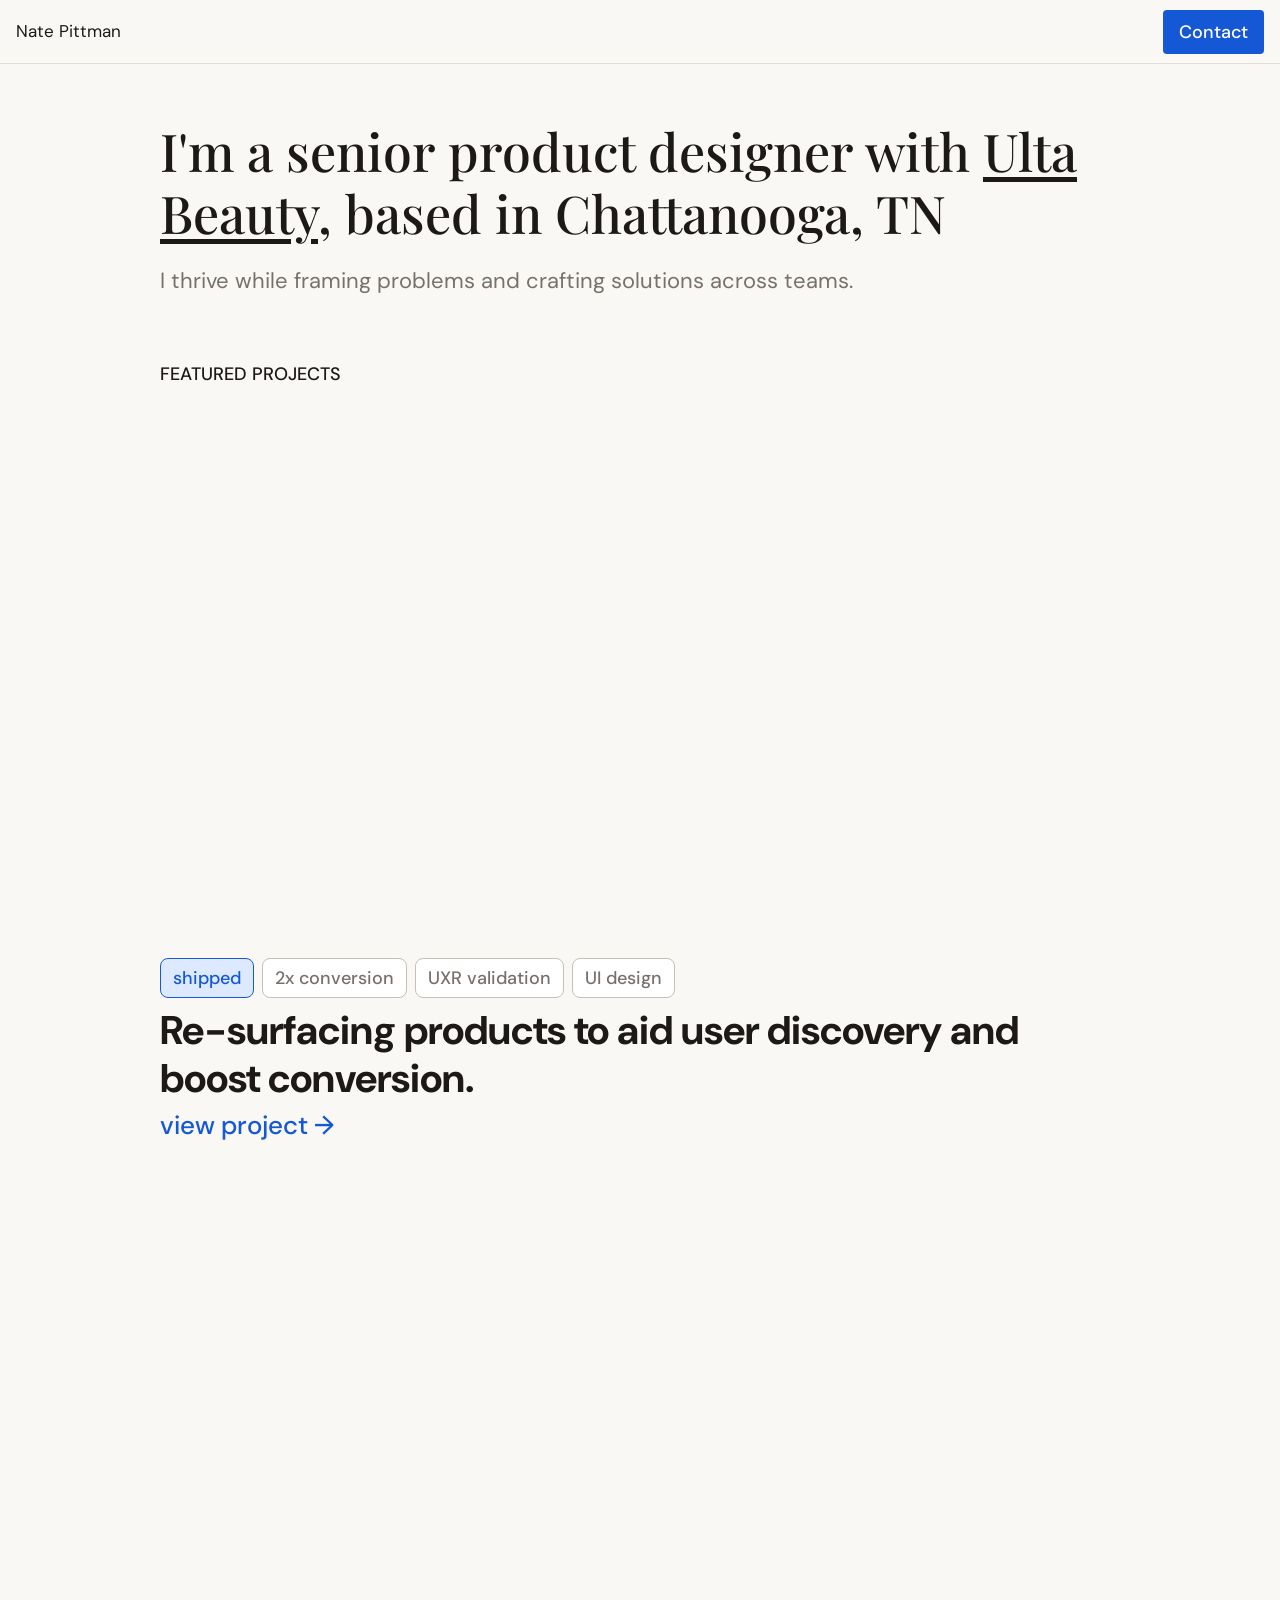
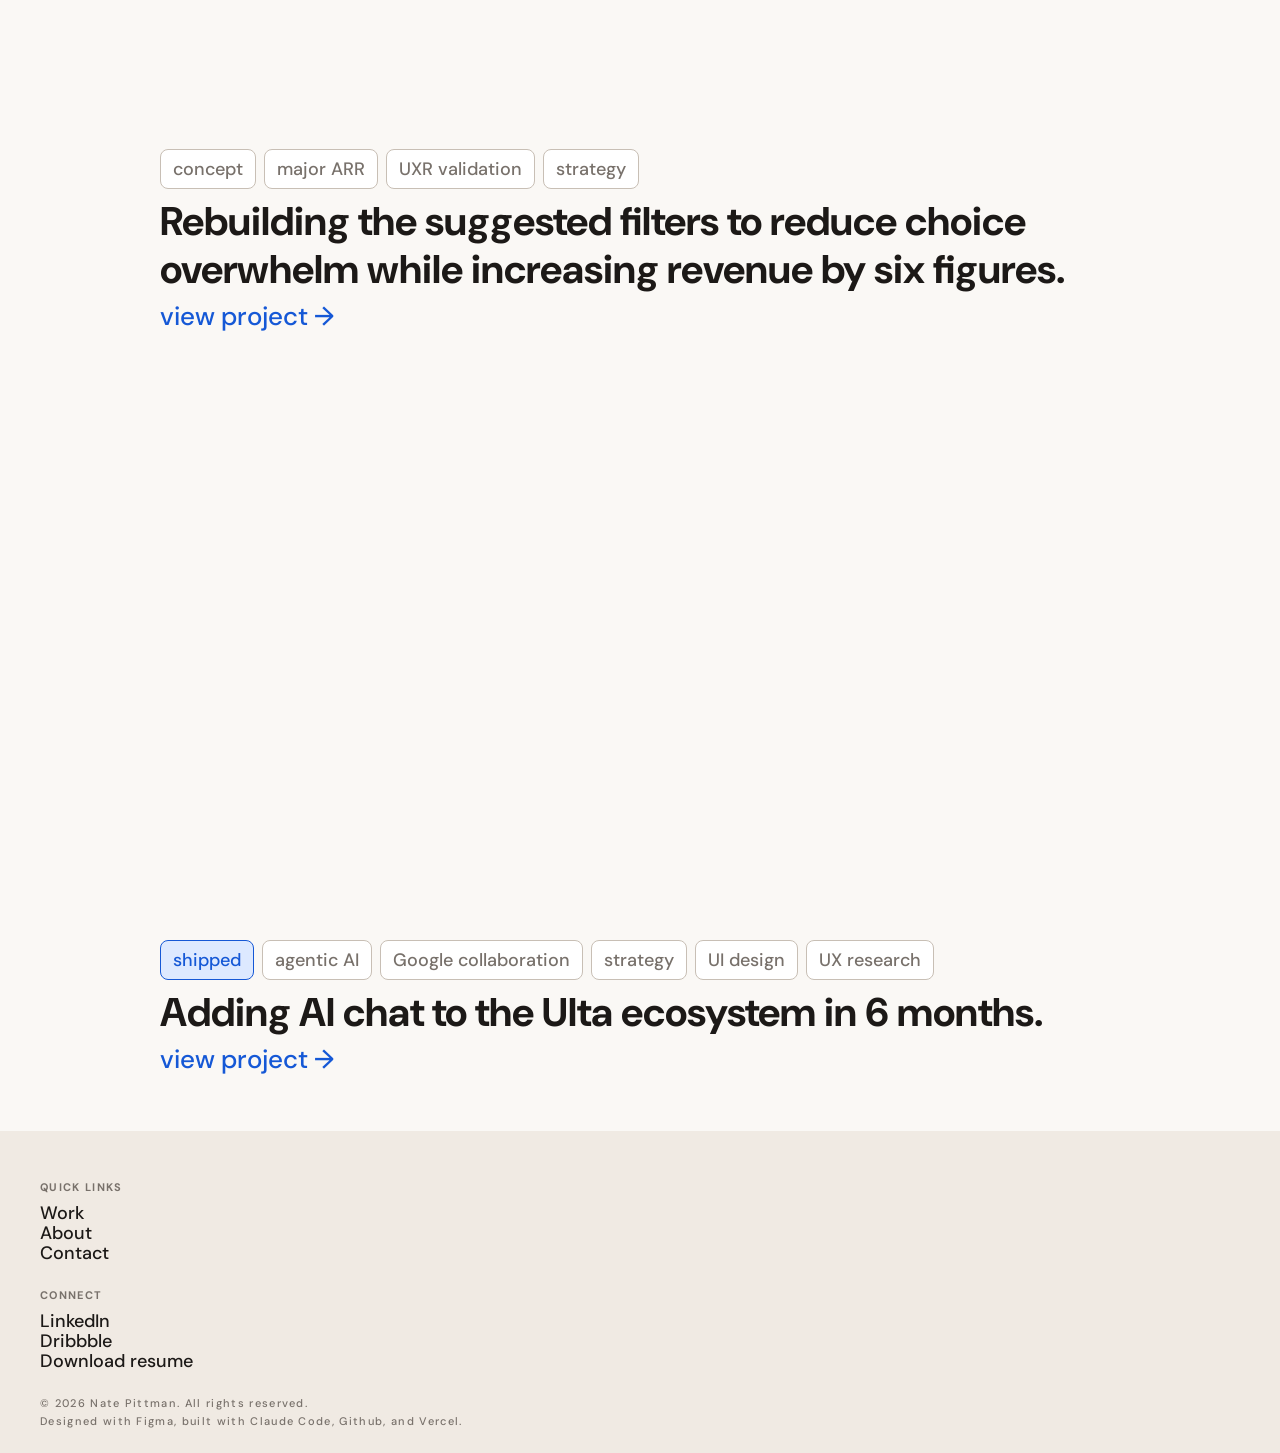
==== commit 7d10f7bd: "Implement card Iteration 2.0 — tags below image, descriptive titles, hover effect - New tag-shipped " ====
--- a/index.html
+++ b/index.html
@@ -48,26 +48,21 @@
 
           <!-- Card 1: Recently viewed rail -->
           <article class="card-project">
-            <!--
-              The card-image div holds both the thumbnail and the tag rail.
-              On mobile: tags flow below the image in a column.
-              On desktop: tags are absolutely positioned over the image (bottom-left).
-              <picture> serves the sm image on mobile and lg image on desktop.
-            -->
+            <!-- card-image now holds only the thumbnail — tags moved to card-details below -->
             <div class="card-image">
               <picture>
                 <source media="(min-width: 768px)" srcset="assets/images/case-study-1/thumbnail/image-thumbnail-recentlyviewed-lg.png">
                 <img src="assets/images/case-study-1/thumbnail/image-thumbnail-recentlyviewed-sm.png" alt="Recently viewed rail in Ulta search" />
               </picture>
-              <div class="tag-rail">
-                <span class="tag tag-success">shipped</span>
-                <span class="tag tag-accent">2x conversion</span>
-                <span class="tag tag-accent">UXR validation</span>
-                <span class="tag tag-accent">UI design</span>
-              </div>
             </div>
             <div class="card-details">
-              <p class="card-title">Recently viewed rail</p>
+              <div class="tag-rail">
+                <span class="tag tag-shipped">shipped</span>
+                <span class="tag tag-neutral">2x conversion</span>
+                <span class="tag tag-neutral">UXR validation</span>
+                <span class="tag tag-neutral desktop-only">UI design</span>
+              </div>
+              <p class="card-title">Re-surfacing products to aid user discovery and boost conversion.</p>
               <a href="case-study-1.html" class="btn-tertiary">view project →</a>
             </div>
           </article>
@@ -79,15 +74,16 @@
                 <source media="(min-width: 768px)" srcset="assets/images/case-study-2/thumbnail/image-thumbnail-filterguidednav-lg.png">
                 <img src="assets/images/case-study-2/thumbnail/image-thumbnail-filterguidednav-sm.png" alt="Filter and guided navigation evolution" />
               </picture>
-              <div class="tag-rail">
-                <span class="tag tag-accent">concept</span>
-                <span class="tag tag-accent">major ARR</span>
-                <span class="tag tag-accent">UXR validation</span>
-                <span class="tag tag-accent">strategy</span>
-              </div>
             </div>
             <div class="card-details">
-              <p class="card-title">Filter &amp; guided navigation evolution</p>
+              <div class="tag-rail">
+                <span class="tag tag-neutral">concept</span>
+                <span class="tag tag-neutral">major ARR</span>
+                <span class="tag tag-neutral mobile-only">analytics</span>
+                <span class="tag tag-neutral desktop-only">UXR validation</span>
+                <span class="tag tag-neutral">strategy</span>
+              </div>
+              <p class="card-title">Rebuilding the suggested filters to reduce choice overwhelm while increasing revenue by six figures.</p>
               <a href="#" class="btn-tertiary">view project →</a>
             </div>
           </article>
@@ -99,15 +95,18 @@
                 <source media="(min-width: 768px)" srcset="assets/images/case-study-3/thumbnail/image-thumbnail-aimvp-lg.png">
                 <img src="assets/images/case-study-3/thumbnail/image-thumbnail-aimvp-sm.png" alt="Ulta AI MVP" />
               </picture>
-              <div class="tag-rail">
-                <span class="tag tag-success">shipped</span>
-                <span class="tag tag-accent">agentic AI</span>
-                <span class="tag tag-accent">Ulta x Google</span>
-                <span class="tag tag-accent">strategy</span>
-              </div>
             </div>
             <div class="card-details">
-              <p class="card-title">Ulta AI MVP</p>
+              <div class="tag-rail">
+                <span class="tag tag-shipped">shipped</span>
+                <span class="tag tag-neutral">agentic AI</span>
+                <span class="tag tag-neutral mobile-only">Google</span>
+                <span class="tag tag-neutral desktop-only">Google collaboration</span>
+                <span class="tag tag-neutral">strategy</span>
+                <span class="tag tag-neutral desktop-only">UI design</span>
+                <span class="tag tag-neutral desktop-only">UX research</span>
+              </div>
+              <p class="card-title">Adding AI chat to the Ulta ecosystem in 6 months.</p>
               <a href="#" class="btn-tertiary">view project →</a>
             </div>
           </article>
--- a/css/style.css
+++ b/css/style.css
@@ -66,6 +66,7 @@
 
 @media (min-width: 768px) {
   .site-container {
+    width: 100%;
     max-width: 960px;
     margin: 0 auto;
     padding: 0;
@@ -176,7 +177,7 @@
   align-items: center;
   width: fit-content;               /* hugs the text — prevents stretching in flex containers */
   padding: 4px 6px;
-  border-radius: 4px;
+  border-radius: 6px;               /* updated from 4px to match Figma Iteration 2.0 */
   font-family: var(--font-body);
   font-size: var(--text-tag);       /* 14px */
   font-weight: var(--weight-medium);
@@ -184,6 +185,7 @@
   white-space: nowrap;
 }
 
+/* Keep old tag classes — still used on case study pages */
 .tag-success {
   background-color: var(--color-success-light);
   color: var(--color-success);
@@ -197,6 +199,43 @@
 .tag-tertiary {
   background-color: var(--color-card);
   color: var(--color-text-muted);
+}
+
+/* --- New tag classes for home page cards (Iteration 2.0) --- */
+
+/* "shipped" — filled accent-blue pill */
+.tag-shipped {
+  background-color: var(--color-accent-light);
+  color: var(--color-accent);
+}
+
+/* neutral info tag — white background with a subtle border */
+.tag-neutral {
+  background-color: var(--color-card);
+  color: var(--color-text-muted);
+  border: 0.5px solid var(--color-border);
+}
+
+/*
+  Desktop overrides for tags inside .card-details.
+  Scoped to .card-details so they don't affect case study page tags.
+  Larger size (18px), more padding (8px top/bottom, 12px sides), softer radius (8px).
+*/
+@media (min-width: 768px) {
+  .card-details .tag {
+    font-size: var(--text-desktop-tag); /* 18px */
+    line-height: 22px;
+    padding: 8px 12px;
+    border-radius: 8px;
+  }
+  /* shipped pill gets a matching accent border on desktop */
+  .card-details .tag-shipped {
+    border: 0.5px solid var(--color-accent);
+  }
+  /* neutral tag gets a stronger border on desktop */
+  .card-details .tag-neutral {
+    border: 0.5px solid var(--color-border-strong);
+  }
 }
 
 
@@ -263,7 +302,6 @@
 @media (min-width: 768px) {
   .hero {
     padding: 56px 0 24px;           /* extra breathing room above, matches Figma spacing */
-    border-bottom: 0.5px solid var(--color-border-strong); /* divider between hero and grid */
   }
   .hero-copy {
     gap: 24px;
@@ -395,6 +433,7 @@
     font-weight: var(--weight-medium);
     letter-spacing: 0;
     color: var(--color-text);
+    margin-bottom: 24px;              /* pushes the card grid away from the label */
   }
   .project-grid {
     gap: 56px;
@@ -420,6 +459,16 @@
 .card-image {
   display: flex;
   flex-direction: column;
+  transition: transform 0.2s ease, box-shadow 0.2s ease; /* smooth hover animation */
+}
+
+@media (hover: hover) {
+  .card-project:hover .card-image {
+    transform: translateY(-3px);
+    box-shadow:
+      0px 8px 16px rgba(28, 25, 23, 0.08),
+      0px 2px 4px rgba(28, 25, 23, 0.06);
+  }
 }
 
 /* On mobile the picture element is a block flex-item that wraps the img */
@@ -436,62 +485,46 @@
   border-radius: 8px;
 }
 
-/* Tag rail below the image on mobile */
-.card-image .tag-rail {
-  display: flex;
-  flex-wrap: wrap;
-  gap: 8px;
-  padding-top: 10px;
-}
-
-@media (min-width: 768px) {
-  /* Desktop: fixed height container, image fills it absolutely */
+@media (min-width: 768px) {
+  /* Desktop: aspect-ratio drives the height so it stays 16:9 at any container width */
   .card-image {
     display: block;
     position: relative;
-    height: 540px;                  /* 16:9 on a 960px container */
+    aspect-ratio: 16 / 9;
     border-radius: 8px;
     overflow: hidden;
   }
-  /* picture fills the container so the img can fill it too */
+  /*
+    display:contents removes the <picture> element from the layout entirely —
+    the <img> inside it then behaves as a direct child of .card-image,
+    which makes position:absolute + inset:0 work cleanly.
+  */
   .card-image picture {
+    display: contents;
+  }
+  .card-image img {
     position: absolute;
-    top: 0;
-    left: 0;
-    width: 100%;
-    height: 100%;
-  }
-  .card-image img {
+    inset: 0;
     width: 100%;
     height: 100%;
     aspect-ratio: auto;             /* override the mobile 4:3 ratio */
-    border-radius: 0;               /* container's border-radius clips the corners now */
+    border-radius: 0;               /* container clips corners via overflow:hidden */
     object-fit: cover;
   }
-  /* Tag rail overlaid on image, bottom-left */
-  .card-image .tag-rail {
-    position: absolute;
-    bottom: 16px;
-    left: 16px;
-    padding-top: 0;
-    gap: 12px;
-  }
-  /* Desktop tags — larger text, slightly more padding, drop shadow to read over images */
-  .card-image .tag {
-    font-size: var(--text-desktop-tag); /* 18px */
-    line-height: 22px;
-    padding: 6px 8px;
-    box-shadow:
-      0px 1px 0.5px rgba(69, 69, 69, 0.10),
-      0px 0px 0.5px rgba(69, 69, 69, 0.12);
-  }
-}
-
-/* Text content below the image (title + view project link) */
+}
+
+/* Text content below the image — tag rail, title, view project link */
 .card-details {
   display: flex;
   flex-direction: column;
-  gap: 6px;
+  gap: 8px;                         /* updated from 6px to match Iteration 2.0 spacing */
+}
+
+/* Tag row — wraps when there are too many tags for one line */
+.tag-rail {
+  display: flex;
+  flex-wrap: wrap;
+  gap: 8px;
 }
 
 /* Project title */
@@ -501,6 +534,30 @@
   font-weight: var(--weight-bold);
   line-height: 24px;
   color: var(--color-text);
+}
+
+/*
+  Utility classes for showing/hiding content at specific breakpoints.
+  Works exactly like the NJP vs "Nate Pittman" toggle in the nav.
+  desktop-only: hidden on mobile, visible on desktop.
+  mobile-only: visible on mobile, hidden on desktop.
+*/
+.desktop-only { display: none; }
+.mobile-only  { display: inline-flex; }
+
+@media (min-width: 768px) {
+  /* Card title grows to 40px on desktop — Playfair Display heading weight */
+  .card-title {
+    font-size: var(--text-desktop-card-title); /* 40px */
+    line-height: 48px;
+  }
+  /* "view project →" link grows to 26px on desktop */
+  .btn-tertiary {
+    font-size: var(--text-desktop-button); /* 26px */
+    line-height: 31px;
+  }
+  .desktop-only { display: inline-flex; }
+  .mobile-only  { display: none; }
 }
 
 
@@ -508,6 +565,19 @@
    CASE STUDY — SHARED
    Styles for all case study pages.
    ===================== */
+
+/* Constrain case study content to 960px and center it on desktop */
+@media (min-width: 768px) {
+  .cs-header,
+  .cs-hero,
+  .cs-overview,
+  .cs-section {
+    max-width: 960px;
+    margin: 0 auto;
+    padding-left: 0;
+    padding-right: 0;
+  }
+}
 
 /* Prevent underline when nav-wordmark is used as a back-link on case study pages */
 @media (hover: hover) {
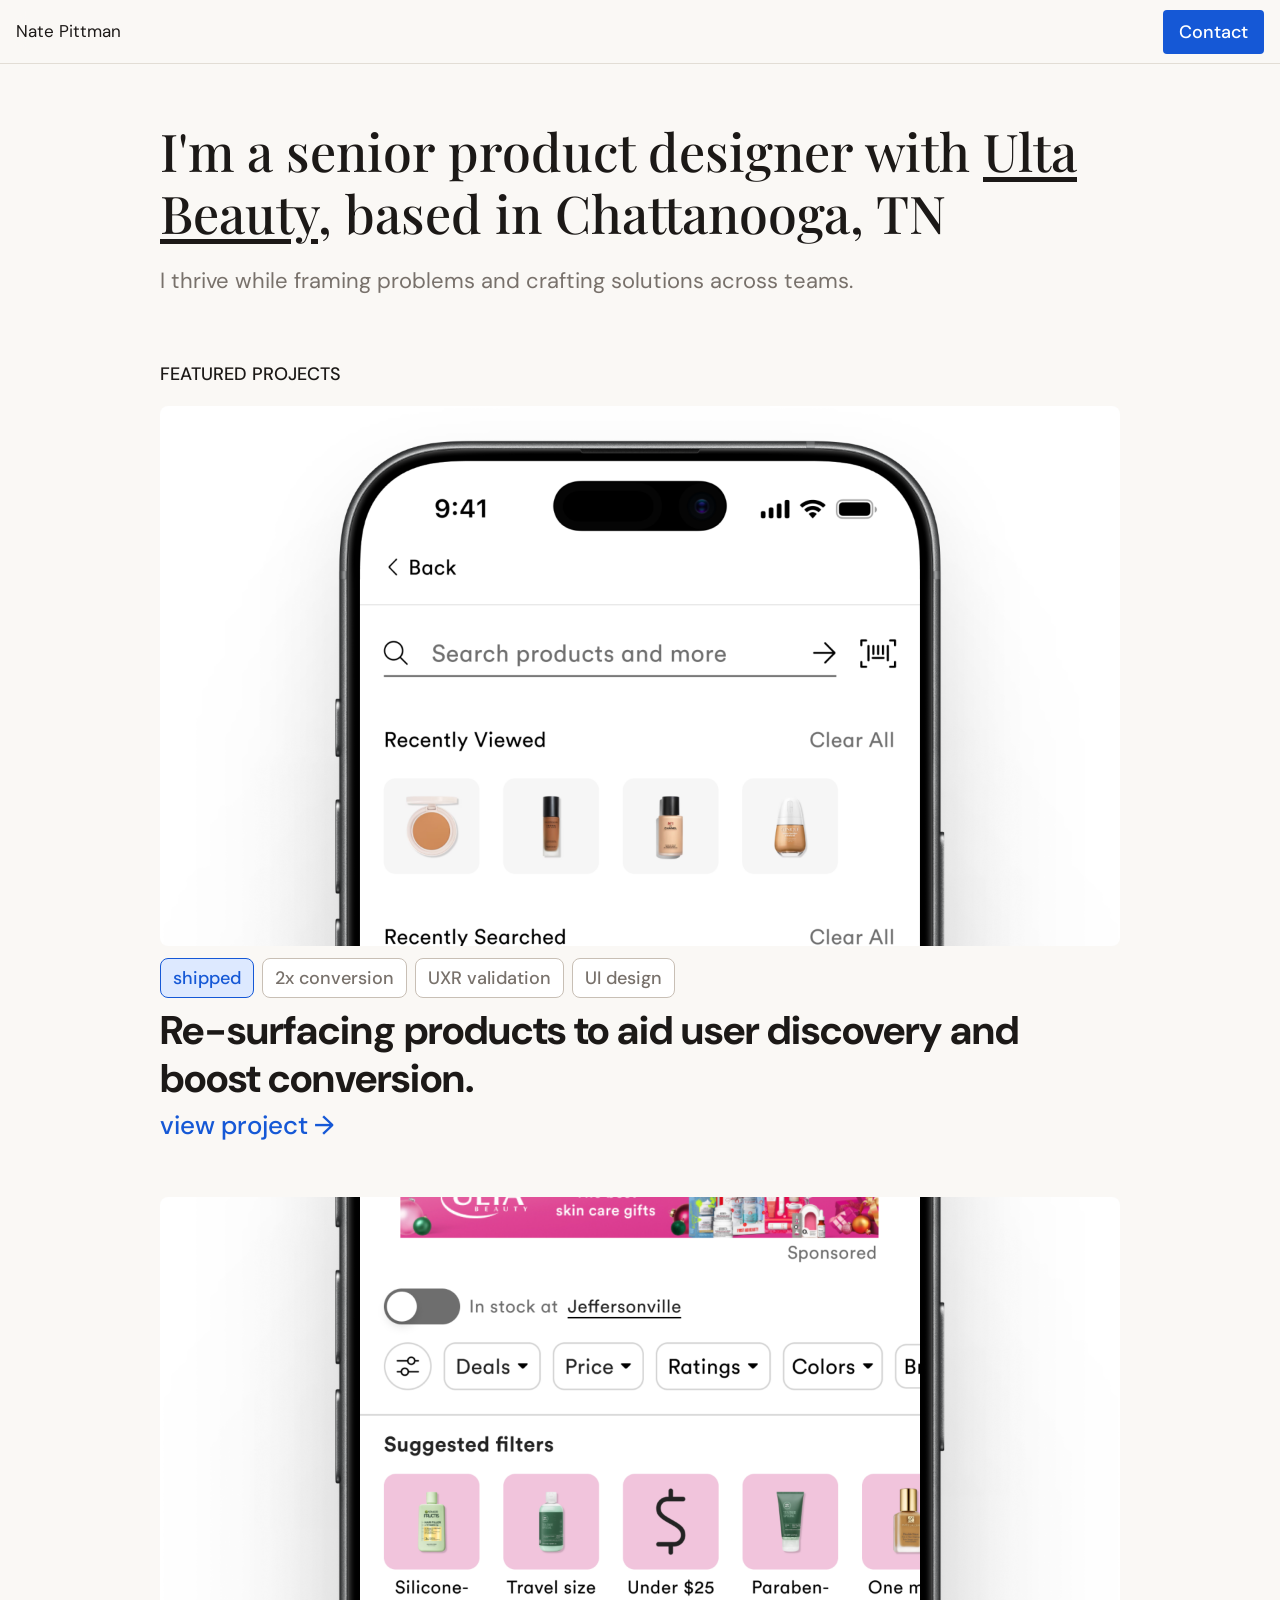
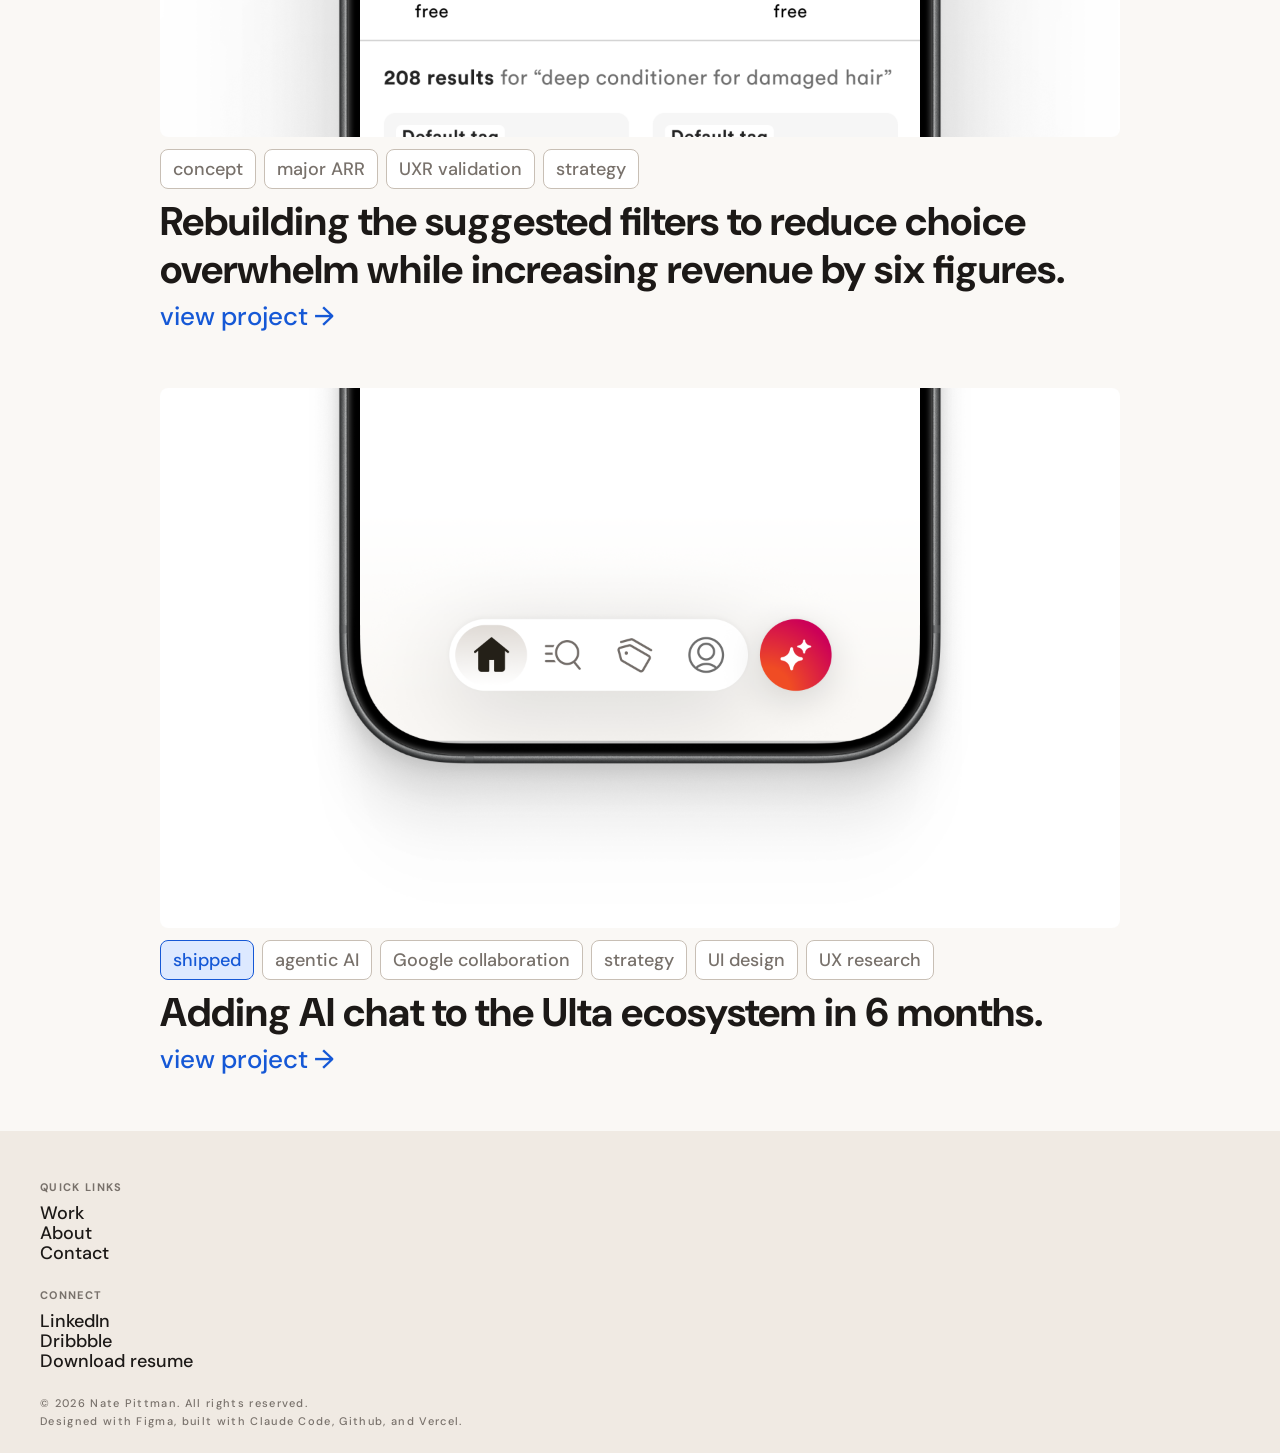
==== commit 56e98d62: "Wire up CS2 links and align header spacing across case studies - Link CS2's homepage card (thumbnail" ====
--- a/index.html
+++ b/index.html
@@ -49,12 +49,12 @@
           <!-- Card 1: Recently viewed rail -->
           <article class="card-project">
             <!-- card-image now holds only the thumbnail — tags moved to card-details below -->
-            <div class="card-image">
+            <a href="case-study-1.html" class="card-image">
               <picture>
                 <source media="(min-width: 768px)" srcset="assets/images/case-study-1/thumbnail/image-thumbnail-recentlyviewed-lg.png">
                 <img src="assets/images/case-study-1/thumbnail/image-thumbnail-recentlyviewed-sm.png" alt="Recently viewed rail in Ulta search" />
               </picture>
-            </div>
+            </a>
             <div class="card-details">
               <div class="tag-rail">
                 <span class="tag tag-shipped">shipped</span>
@@ -69,12 +69,12 @@
 
           <!-- Card 2: Filter & guided navigation evolution -->
           <article class="card-project">
-            <div class="card-image">
+            <a href="case-study-2.html" class="card-image">
               <picture>
                 <source media="(min-width: 768px)" srcset="assets/images/case-study-2/thumbnail/image-thumbnail-filterguidednav-lg.png">
                 <img src="assets/images/case-study-2/thumbnail/image-thumbnail-filterguidednav-sm.png" alt="Filter and guided navigation evolution" />
               </picture>
-            </div>
+            </a>
             <div class="card-details">
               <div class="tag-rail">
                 <span class="tag tag-neutral">concept</span>
@@ -84,18 +84,18 @@
                 <span class="tag tag-neutral">strategy</span>
               </div>
               <p class="card-title">Rebuilding the suggested filters to reduce choice overwhelm while increasing revenue by six figures.</p>
-              <a href="#" class="btn-tertiary">view project →</a>
+              <a href="case-study-2.html" class="btn-tertiary">view project →</a>
             </div>
           </article>
 
           <!-- Card 3: Ulta AI MVP -->
           <article class="card-project">
-            <div class="card-image">
+            <a href="#" class="card-image">
               <picture>
                 <source media="(min-width: 768px)" srcset="assets/images/case-study-3/thumbnail/image-thumbnail-aimvp-lg.png">
                 <img src="assets/images/case-study-3/thumbnail/image-thumbnail-aimvp-sm.png" alt="Ulta AI MVP" />
               </picture>
-            </div>
+            </a>
             <div class="card-details">
               <div class="tag-rail">
                 <span class="tag tag-shipped">shipped</span>
--- a/css/style.css
+++ b/css/style.css
@@ -571,7 +571,8 @@
   .cs-header,
   .cs-hero,
   .cs-overview,
-  .cs-section {
+  .cs-section,
+  .cs-tldr {
     max-width: 960px;
     margin: 0 auto;
     padding-left: 0;
@@ -584,6 +585,198 @@
   a.nav-wordmark:hover {
     text-decoration: none;
   }
+}
+
+/*
+  Larger "Display" headline — used on newer case study pages instead of
+  cs-title (34px). CS1 keeps cs-title as-is; this is additive, not a replacement.
+*/
+.cs-title-lg {
+  font-family: var(--font-display);
+  font-size: var(--text-display);    /* 44px */
+  font-weight: var(--weight-medium);
+  line-height: 52px;
+  color: var(--color-text);
+}
+
+/* Extra breathing room below the fixed nav on case study pages — Figma's CS2 spacer is 120px, halved here to match how it actually reads in browser */
+.cs-header-spacer {
+  height: 60px;
+}
+
+/* Subhead sitting under cs-title-lg */
+.cs-subtitle {
+  font-family: var(--font-body);
+  font-size: var(--text-h3);         /* 20px, reuses existing token */
+  font-weight: var(--weight-bold);
+  line-height: 24px;
+  color: var(--color-text-muted);
+}
+
+/* Card-style frame for hero/solution media — bordered, rounded, white background */
+.cs-image-card {
+  background-color: var(--color-card);
+  border: 1px solid var(--color-border);
+  border-radius: 16px;
+  overflow: hidden;
+}
+
+/* Accent-colored variant of grid-eyebrow — used for "KEY FINDING #" labels */
+.grid-eyebrow-accent {
+  color: var(--color-accent);
+}
+
+/*
+  TL;DR row — two-card summary sitting under the hero (Role & Team / Impact).
+  New narrative pattern replacing the old meta-card grid, going forward.
+*/
+.cs-tldr {
+  padding: 16px;
+}
+
+.tldr-row {
+  display: flex;
+  gap: 24px;
+  align-items: stretch;
+  width: 100%;
+}
+
+.tldr-card {
+  flex: 1;
+  display: flex;
+  flex-direction: column;
+  gap: 12px;
+  padding: 16px;
+  border: 1px solid var(--color-border);
+  border-radius: 16px;
+}
+
+/* Bold lead line inside a tldr-card (e.g. "Led design, research & strategy") */
+.tldr-lead {
+  font-family: var(--font-body);
+  font-size: var(--text-body-lg);    /* 17px */
+  font-weight: var(--weight-bold);
+  line-height: 23px;
+  color: var(--color-text);
+}
+
+/* Regular paragraph directly under a tldr-lead */
+.tldr-body {
+  font-family: var(--font-body);
+  font-size: var(--text-body-lg);    /* 17px */
+  font-weight: var(--weight-regular);
+  line-height: 23px;
+  color: var(--color-text);
+}
+
+/* Big colored figure in the Impact card (e.g. "+51M incremental ARR") */
+.tldr-impact-figure {
+  font-family: var(--font-body);
+  font-size: var(--text-h3);         /* 20px */
+  font-weight: var(--weight-bold);
+  line-height: 24px;
+  color: var(--color-success);
+}
+
+/*
+  Context callout — small "sheet" background note with an asterisk icon.
+  Used throughout Problem/Goal/Context/Solution to add supporting detail.
+*/
+.context-block {
+  display: flex;
+  align-items: center;
+  gap: 8px;
+  width: 100%;
+  padding: 12px;
+  border-radius: 8px;
+  background-color: var(--color-sheet);
+}
+
+.context-icon {
+  width: 16px;
+  height: 16px;
+  flex-shrink: 0;
+}
+
+.context-text {
+  font-family: var(--font-body);
+  font-size: var(--text-caption);    /* 13px */
+  font-weight: var(--weight-regular);
+  line-height: 20px;
+  color: var(--color-text);
+}
+
+/* White bordered card used for each Discovery "Key Finding" */
+.key-finding-card {
+  background-color: var(--color-card);
+  border: 1px solid var(--color-border);
+  border-radius: 16px;
+  padding: 16px;
+  display: flex;
+  flex-direction: column;
+  gap: 12px;
+}
+
+.key-finding-title {
+  font-family: var(--font-body);
+  font-size: var(--text-h3);         /* 20px */
+  font-weight: var(--weight-bold);
+  line-height: 24px;
+  color: var(--color-text);
+}
+
+/* Bordered card frame for video content (Solution section loop) — same treatment as cs-image-card */
+.cs-video-full {
+  width: 100%;
+  aspect-ratio: 16 / 9;
+  object-fit: cover;
+  display: block;
+}
+
+/* Stack of paragraphs that need spacing between them but aren't an eyebrow+heading pair */
+.cs-body-group {
+  display: flex;
+  flex-direction: column;
+  gap: 12px;
+  width: 100%;
+}
+
+/* Side-by-side text + image layout — used in the Context subsection */
+.cs-context-row {
+  display: flex;
+  justify-content: space-between;
+  align-items: flex-start;
+  gap: 24px;
+  width: 100%;
+}
+
+.cs-context-column {
+  display: flex;
+  flex-direction: column;
+  gap: 16px;
+  flex: 1;
+  min-width: 0;
+  max-width: 464px;
+}
+
+/* Constrains the filter-rail image to match the Figma layout width */
+.context-image {
+  width: 440px;
+  flex-shrink: 0;
+}
+
+/*
+  Plain caption — newer caption style, no sheet-colored box (unlike cs-caption).
+  Centered text sitting directly under the image. New pattern going forward;
+  CS1 keeps its boxed cs-caption style untouched for now.
+*/
+.cs-caption-plain {
+  font-family: var(--font-body);
+  font-size: var(--text-caption);    /* 13px */
+  font-weight: var(--weight-regular);
+  line-height: 20px;
+  color: var(--color-text);
+  text-align: center;
 }
 
 /* Thin 1px horizontal rule — separates problem section blocks */
@@ -595,6 +788,9 @@
 
 /* Page title area — sits just below the fixed nav */
 .cs-header {
+  display: flex;
+  flex-direction: column;
+  gap: 8px;
   padding: 8px 16px;
 }
 
